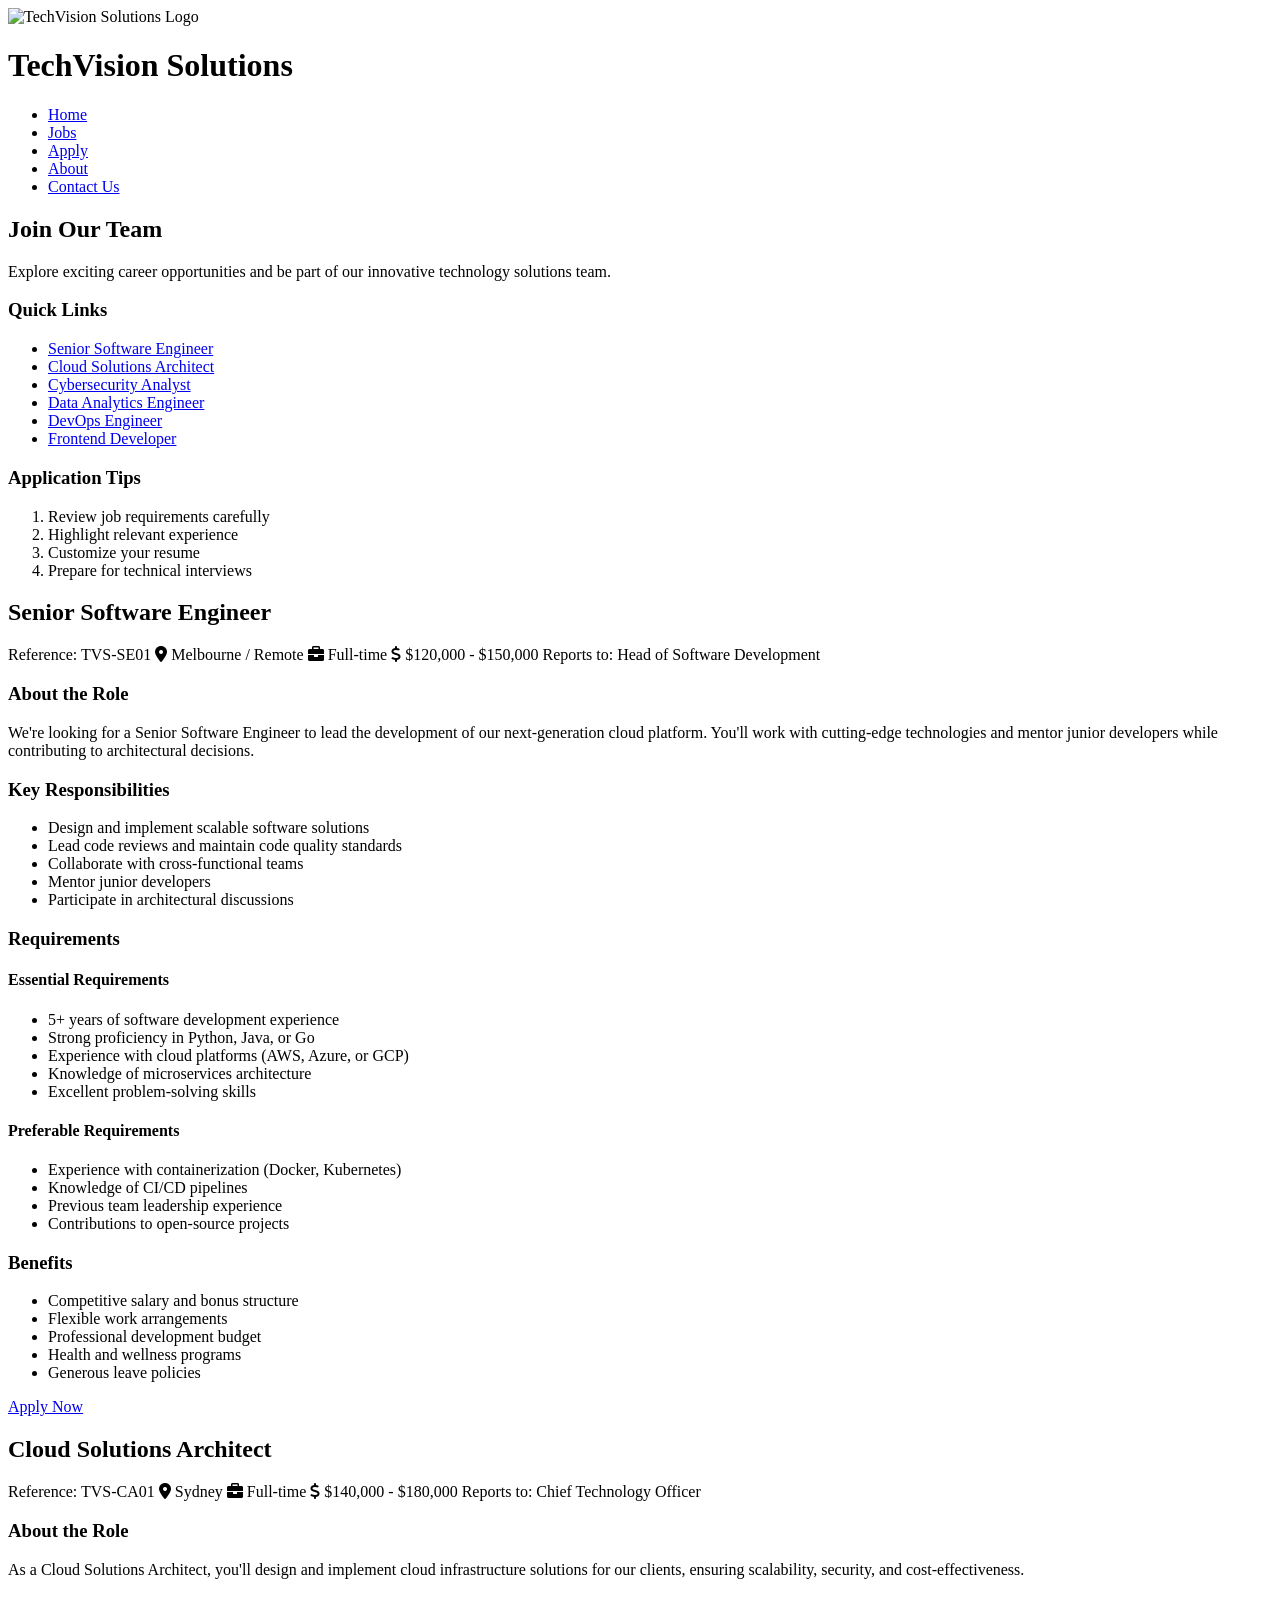
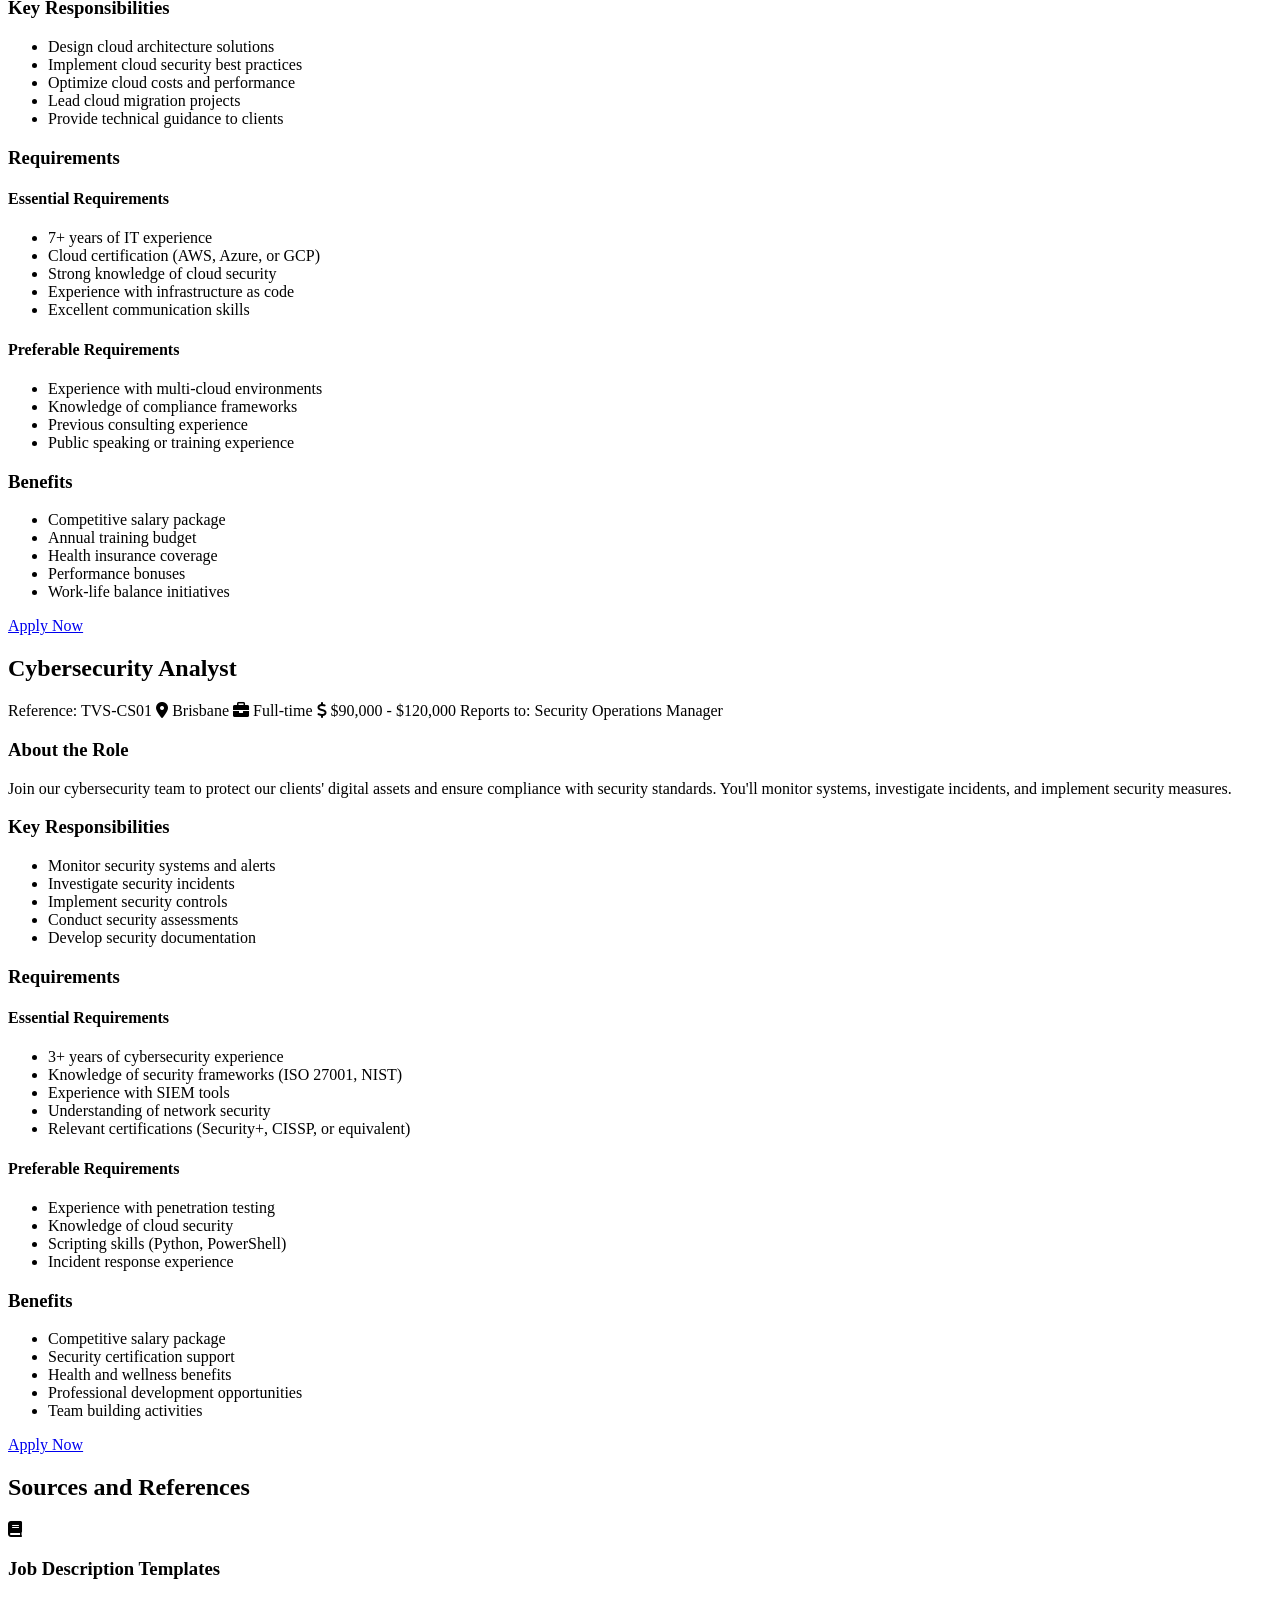
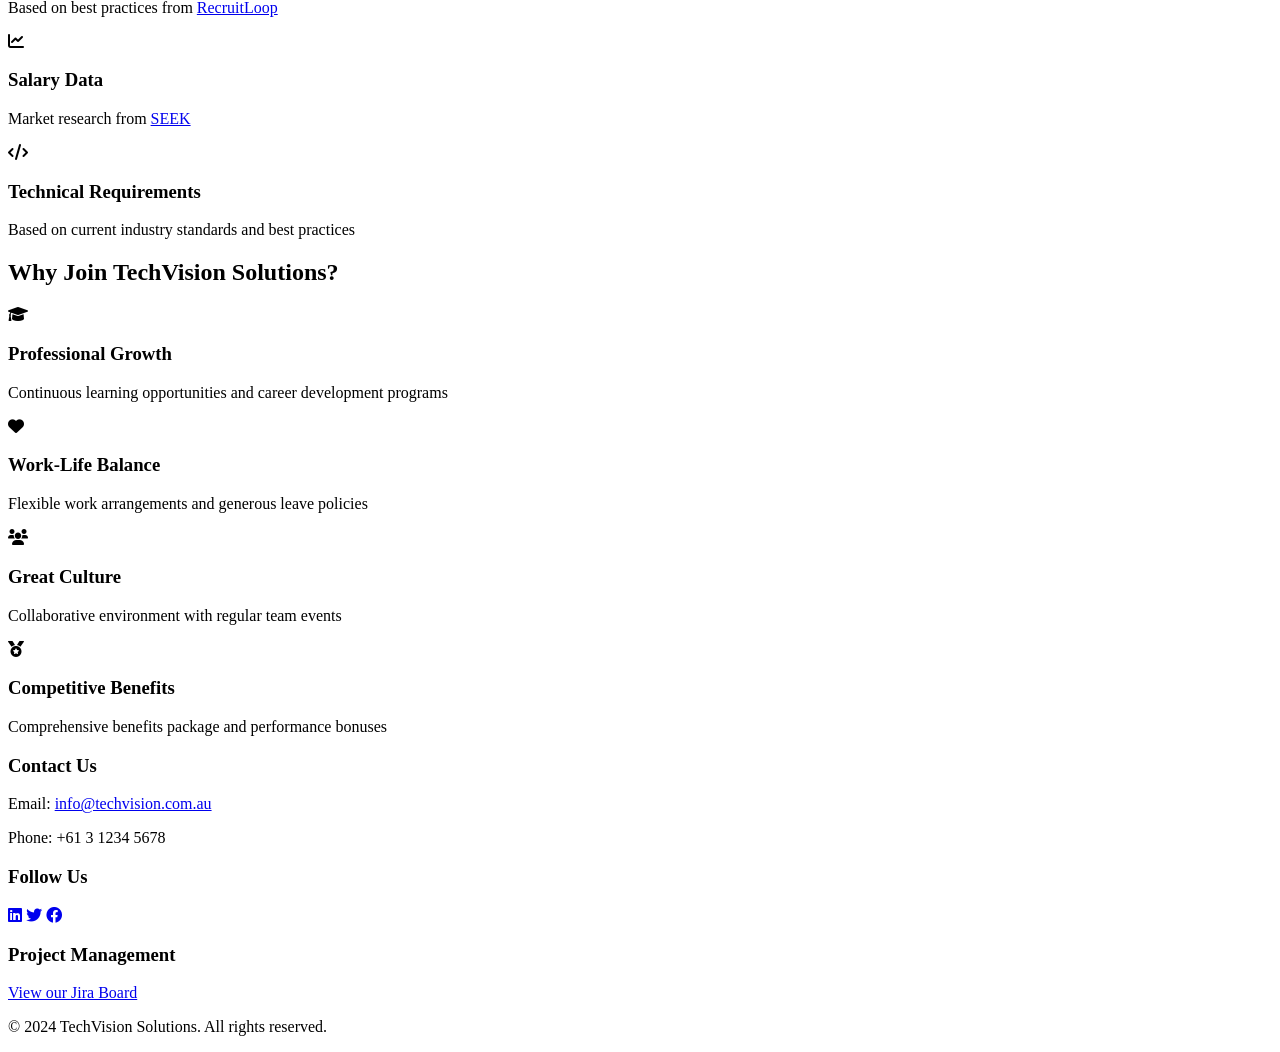
==== jobs.html @ 1d39de8e "3 Jobs added" ====
<!DOCTYPE html>
<html lang="en">
<head>
    <meta charset="UTF-8">
    <meta name="viewport" content="width=device-width, initial-scale=1.0">
    <title>Career Opportunities - TechVision Solutions</title>
    <link rel="stylesheet" href="styles/styles.css">
    <link rel="stylesheet" href="https://cdnjs.cloudflare.com/ajax/libs/font-awesome/6.0.0/css/all.min.css">
</head>
<body>
    <header class="header">
        <div class="container">
            <div class="logo-container">
                <img src="images/logo.jpeg" alt="TechVision Solutions Logo" class="logo">
                <h1>TechVision Solutions</h1>
            </div>
            <nav class="main-nav" aria-label="Main Navigation">
                <ul>
                    <li><a href="index.html" aria-label="Home Page">Home</a></li>
                    <li><a href="jobs.html" class="active" aria-label="Current Page: Jobs">Jobs</a></li>
                    <li><a href="apply.html" aria-label="Apply for Jobs">Apply</a></li>
                    <li><a href="about.html" aria-label="About Us">About</a></li>
                    <li><a href="mailto:info@techvisionsolutions.com.au" aria-label="Contact Us via Email">Contact Us</a></li>
                </ul>
            </nav>
        </div>
    </header>

    <main>
        <section class="hero">
            <div class="container">
                <h2>Join Our Team</h2>
                <p>Explore exciting career opportunities and be part of our innovative technology solutions team.</p>
            </div>
        </section>

        <section class="job-listings">
            <div class="container">
                <aside class="job-sidebar">
                    <h3>Quick Links</h3>
                    <nav aria-label="Job positions navigation">
                        <ul>
                            <li><a href="#senior-software">Senior Software Engineer</a></li>
                            <li><a href="#cloud-architect">Cloud Solutions Architect</a></li>
                            <li><a href="#cybersecurity">Cybersecurity Analyst</a></li>
                            <li><a href="#data-analytics">Data Analytics Engineer</a></li>
                            <li><a href="#devops">DevOps Engineer</a></li>
                            <li><a href="#frontend">Frontend Developer</a></li>
                        </ul>
                    </nav>
                    <div class="job-tips">
                        <h3>Application Tips</h3>
                        <ol>
                            <li>Review job requirements carefully</li>
                            <li>Highlight relevant experience</li>
                            <li>Customize your resume</li>
                            <li>Prepare for technical interviews</li>
                        </ol>
                    </div>
                </aside>

                <div class="job-listings-content">
                    <div class="job-listing" id="senior-software">
                        <div class="job-header">
                            <h2>Senior Software Engineer</h2>
                            <div class="job-meta">
                                <span class="reference">Reference: TVS-SE01</span>
                                <span class="location"><i class="fas fa-map-marker-alt" aria-hidden="true"></i> Melbourne / Remote</span>
                                <span class="type"><i class="fas fa-briefcase" aria-hidden="true"></i> Full-time</span>
                                <span class="salary"><i class="fas fa-dollar-sign" aria-hidden="true"></i> $120,000 - $150,000</span>
                                <span class="reporting">Reports to: Head of Software Development</span>
                            </div>
                        </div>
                        <div class="job-content">
                            <h3>About the Role</h3>
                            <p>We're looking for a Senior Software Engineer to lead the development of our next-generation cloud platform. You'll work with cutting-edge technologies and mentor junior developers while contributing to architectural decisions.</p>
                            
                            <h3>Key Responsibilities</h3>
                            <ul>
                                <li>Design and implement scalable software solutions</li>
                                <li>Lead code reviews and maintain code quality standards</li>
                                <li>Collaborate with cross-functional teams</li>
                                <li>Mentor junior developers</li>
                                <li>Participate in architectural discussions</li>
                            </ul>

                            <h3>Requirements</h3>
                            <div class="requirements">
                                <h4>Essential Requirements</h4>
                                <ul>
                                    <li>5+ years of software development experience</li>
                                    <li>Strong proficiency in Python, Java, or Go</li>
                                    <li>Experience with cloud platforms (AWS, Azure, or GCP)</li>
                                    <li>Knowledge of microservices architecture</li>
                                    <li>Excellent problem-solving skills</li>
                                </ul>
                                <h4>Preferable Requirements</h4>
                                <ul>
                                    <li>Experience with containerization (Docker, Kubernetes)</li>
                                    <li>Knowledge of CI/CD pipelines</li>
                                    <li>Previous team leadership experience</li>
                                    <li>Contributions to open-source projects</li>
                                </ul>
                            </div>

                            <h3>Benefits</h3>
                            <ul>
                                <li>Competitive salary and bonus structure</li>
                                <li>Flexible work arrangements</li>
                                <li>Professional development budget</li>
                                <li>Health and wellness programs</li>
                                <li>Generous leave policies</li>
                            </ul>
                        </div>
                        <div class="job-actions">
                            <a href="apply.html?position=senior-software-engineer" class="cta-button">Apply Now</a>
                        </div>
                    </div>

                    <div class="job-listing" id="cloud-architect">
                        <div class="job-header">
                            <h2>Cloud Solutions Architect</h2>
                            <div class="job-meta">
                                <span class="reference">Reference: TVS-CA01</span>
                                <span class="location"><i class="fas fa-map-marker-alt" aria-hidden="true"></i> Sydney</span>
                                <span class="type"><i class="fas fa-briefcase" aria-hidden="true"></i> Full-time</span>
                                <span class="salary"><i class="fas fa-dollar-sign" aria-hidden="true"></i> $140,000 - $180,000</span>
                                <span class="reporting">Reports to: Chief Technology Officer</span>
                            </div>
                        </div>
                        <div class="job-content">
                            <h3>About the Role</h3>
                            <p>As a Cloud Solutions Architect, you'll design and implement cloud infrastructure solutions for our clients, ensuring scalability, security, and cost-effectiveness.</p>
                            
                            <h3>Key Responsibilities</h3>
                            <ul>
                                <li>Design cloud architecture solutions</li>
                                <li>Implement cloud security best practices</li>
                                <li>Optimize cloud costs and performance</li>
                                <li>Lead cloud migration projects</li>
                                <li>Provide technical guidance to clients</li>
                            </ul>

                            <h3>Requirements</h3>
                            <div class="requirements">
                                <h4>Essential Requirements</h4>
                                <ul>
                                    <li>7+ years of IT experience</li>
                                    <li>Cloud certification (AWS, Azure, or GCP)</li>
                                    <li>Strong knowledge of cloud security</li>
                                    <li>Experience with infrastructure as code</li>
                                    <li>Excellent communication skills</li>
                                </ul>
                                <h4>Preferable Requirements</h4>
                                <ul>
                                    <li>Experience with multi-cloud environments</li>
                                    <li>Knowledge of compliance frameworks</li>
                                    <li>Previous consulting experience</li>
                                    <li>Public speaking or training experience</li>
                                </ul>
                            </div>

                            <h3>Benefits</h3>
                            <ul>
                                <li>Competitive salary package</li>
                                <li>Annual training budget</li>
                                <li>Health insurance coverage</li>
                                <li>Performance bonuses</li>
                                <li>Work-life balance initiatives</li>
                            </ul>
                        </div>
                        <div class="job-actions">
                            <a href="apply.html?position=cloud-solutions-architect" class="cta-button">Apply Now</a>
                        </div>
                    </div>

                    <div class="job-listing" id="cybersecurity">
                        <div class="job-header">
                            <h2>Cybersecurity Analyst</h2>
                            <div class="job-meta">
                                <span class="reference">Reference: TVS-CS01</span>
                                <span class="location"><i class="fas fa-map-marker-alt" aria-hidden="true"></i> Brisbane</span>
                                <span class="type"><i class="fas fa-briefcase" aria-hidden="true"></i> Full-time</span>
                                <span class="salary"><i class="fas fa-dollar-sign" aria-hidden="true"></i> $90,000 - $120,000</span>
                                <span class="reporting">Reports to: Security Operations Manager</span>
                            </div>
                        </div>
                        <div class="job-content">
                            <h3>About the Role</h3>
                            <p>Join our cybersecurity team to protect our clients' digital assets and ensure compliance with security standards. You'll monitor systems, investigate incidents, and implement security measures.</p>
                            
                            <h3>Key Responsibilities</h3>
                            <ul>
                                <li>Monitor security systems and alerts</li>
                                <li>Investigate security incidents</li>
                                <li>Implement security controls</li>
                                <li>Conduct security assessments</li>
                                <li>Develop security documentation</li>
                            </ul>

                            <h3>Requirements</h3>
                            <div class="requirements">
                                <h4>Essential Requirements</h4>
                                <ul>
                                    <li>3+ years of cybersecurity experience</li>
                                    <li>Knowledge of security frameworks (ISO 27001, NIST)</li>
                                    <li>Experience with SIEM tools</li>
                                    <li>Understanding of network security</li>
                                    <li>Relevant certifications (Security+, CISSP, or equivalent)</li>
                                </ul>
                                <h4>Preferable Requirements</h4>
                                <ul>
                                    <li>Experience with penetration testing</li>
                                    <li>Knowledge of cloud security</li>
                                    <li>Scripting skills (Python, PowerShell)</li>
                                    <li>Incident response experience</li>
                                </ul>
                            </div>

                            <h3>Benefits</h3>
                            <ul>
                                <li>Competitive salary package</li>
                                <li>Security certification support</li>
                                <li>Health and wellness benefits</li>
                                <li>Professional development opportunities</li>
                                <li>Team building activities</li>
                            </ul>
                        </div>
                        <div class="job-actions">
                            <a href="apply.html?position=cybersecurity-analyst" class="cta-button">Apply Now</a>
                        </div>
                    </div>

                </div>
            </div>
        </section>

        <!-- Source References -->
        <section class="source-references">
            <div class="container">
                <h2>Sources and References</h2>
                <div class="references-content">
                    <div class="reference-card">
                        <i class="fas fa-book"></i>
                        <h3>Job Description Templates</h3>
                        <p>Based on best practices from <a href="http://recruitloop.com/blog/how-to-write-a-job-description/" target="_blank">RecruitLoop</a></p>
                    </div>
                    <div class="reference-card">
                        <i class="fas fa-chart-line"></i>
                        <h3>Salary Data</h3>
                        <p>Market research from <a href="https://www.seek.com.au" target="_blank">SEEK</a></p>
                    </div>
                    <div class="reference-card">
                        <i class="fas fa-code"></i>
                        <h3>Technical Requirements</h3>
                        <p>Based on current industry standards and best practices</p>
                    </div>
                </div>
            </div>
        </section>

        <section class="benefits">
            <div class="container">
                <h2>Why Join TechVision Solutions?</h2>
                <div class="benefits-grid">
                    <div class="benefit-card">
                        <i class="fas fa-graduation-cap"></i>
                        <h3>Professional Growth</h3>
                        <p>Continuous learning opportunities and career development programs</p>
                    </div>
                    <div class="benefit-card">
                        <i class="fas fa-heart"></i>
                        <h3>Work-Life Balance</h3>
                        <p>Flexible work arrangements and generous leave policies</p>
                    </div>
                    <div class="benefit-card">
                        <i class="fas fa-users"></i>
                        <h3>Great Culture</h3>
                        <p>Collaborative environment with regular team events</p>
                    </div>
                    <div class="benefit-card">
                        <i class="fas fa-medal"></i>
                        <h3>Competitive Benefits</h3>
                        <p>Comprehensive benefits package and performance bonuses</p>
                    </div>
                </div>
            </div>
        </section>
    </main>

    <footer class="footer">
        <div class="container">
            <div class="footer-content">
                <div class="footer-section">
                    <h3>Contact Us</h3>
                    <p>Email: <a href="mailto:info@techvision.com.au">info@techvision.com.au</a></p>
                    <p>Phone: +61 3 1234 5678</p>
                </div>
                <div class="footer-section">
                    <h3>Follow Us</h3>
                    <div class="social-links">
                        <a href="#" aria-label="LinkedIn"><i class="fab fa-linkedin"></i></a>
                        <a href="#" aria-label="Twitter"><i class="fab fa-twitter"></i></a>
                        <a href="#" aria-label="Facebook"><i class="fab fa-facebook"></i></a>
                    </div>
                </div>
                <div class="footer-section">
                    <h3>Project Management</h3>
                    <p><a href="https://techvision-solutions.atlassian.net/jira/software/projects/TS/boards/1" target="_blank">View our Jira Board</a></p>
                </div>
            </div>
            <div class="footer-bottom">
                <p>&copy; 2024 TechVision Solutions. All rights reserved.</p>
            </div>
        </div>
    </footer>
</body>
</html>
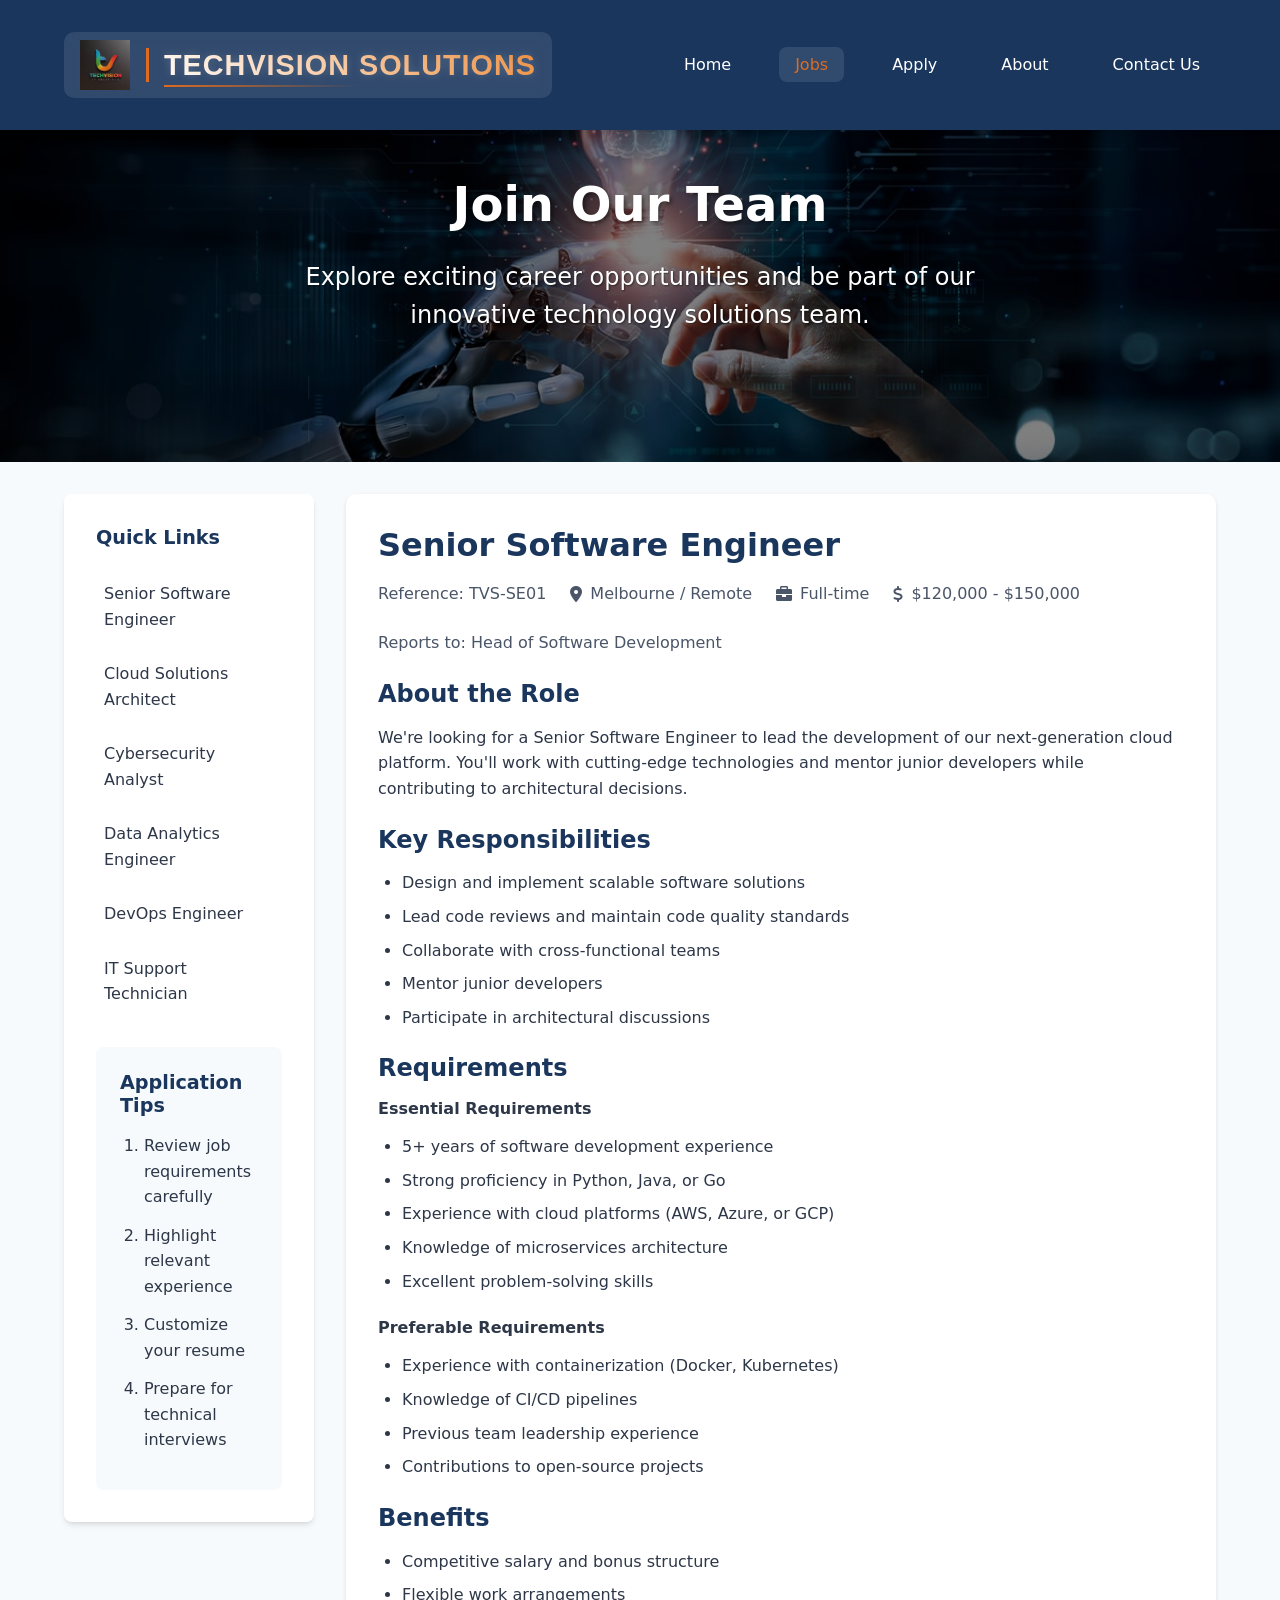
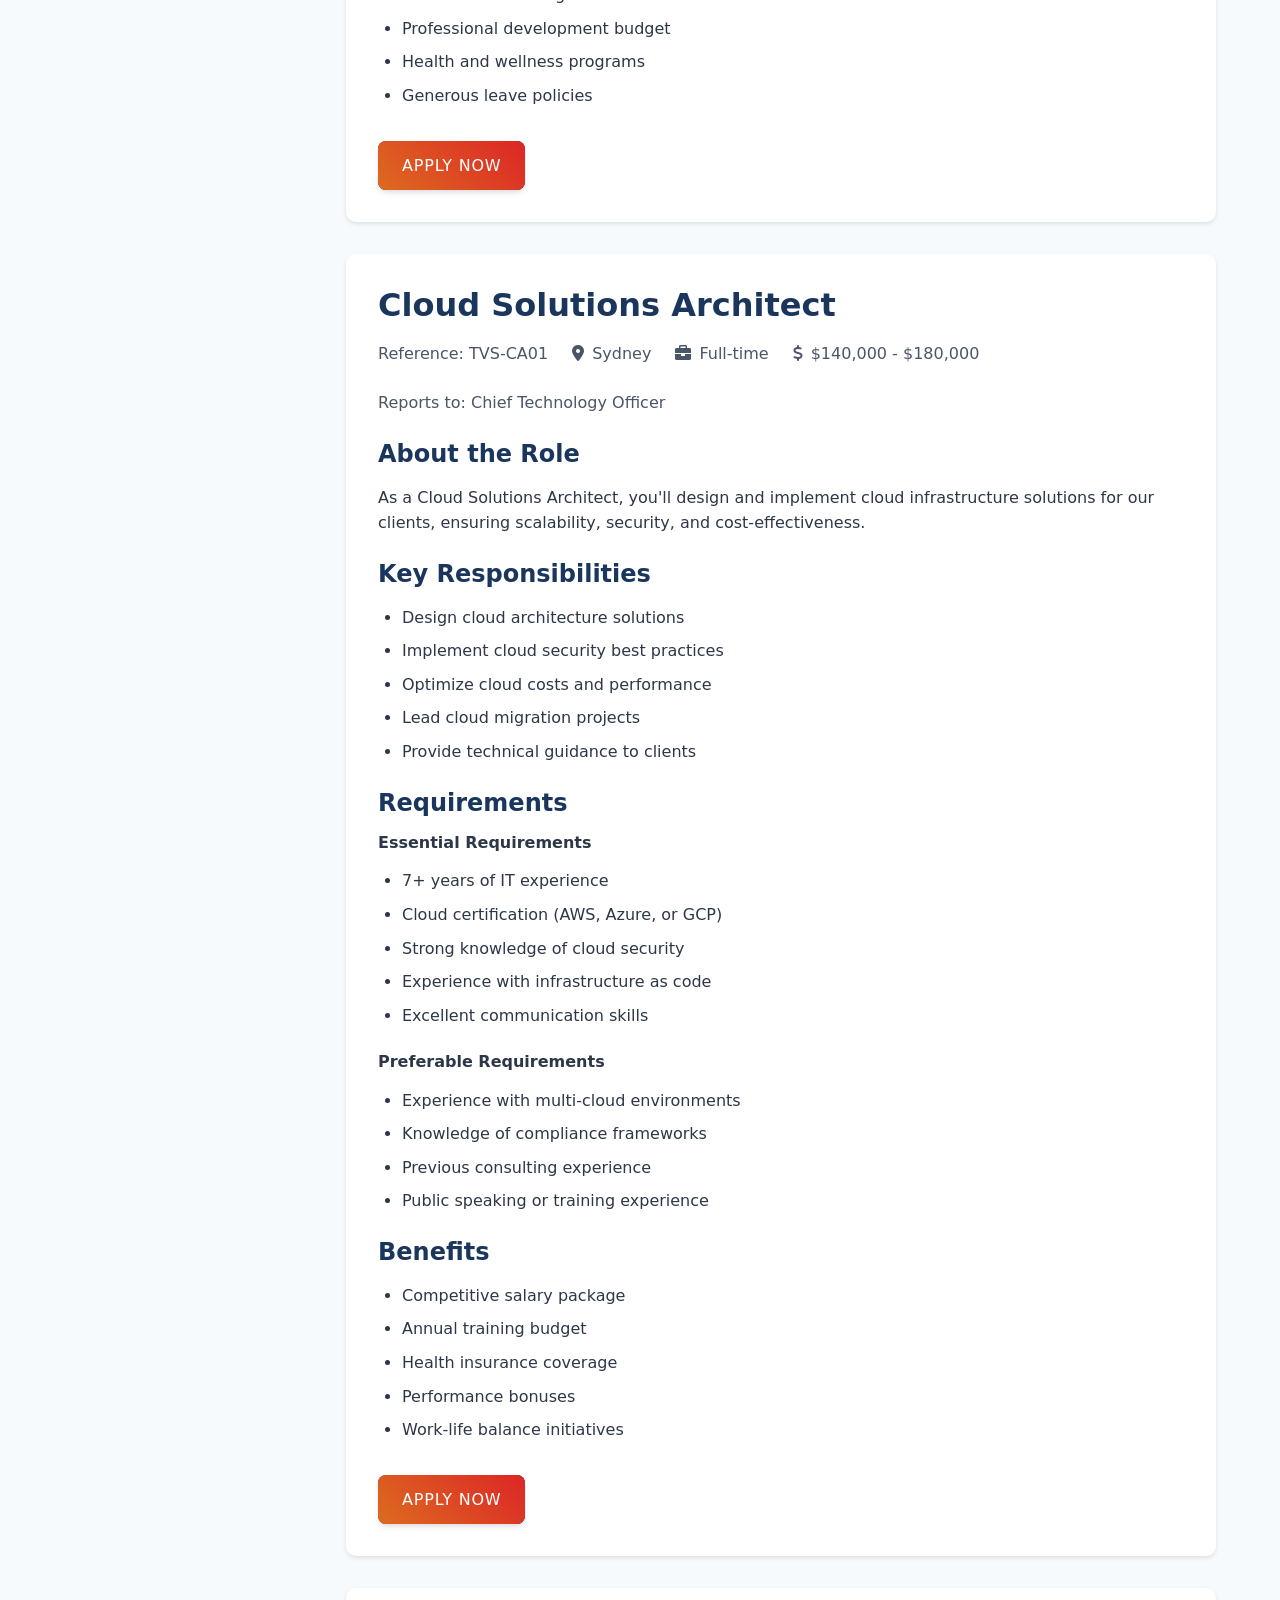
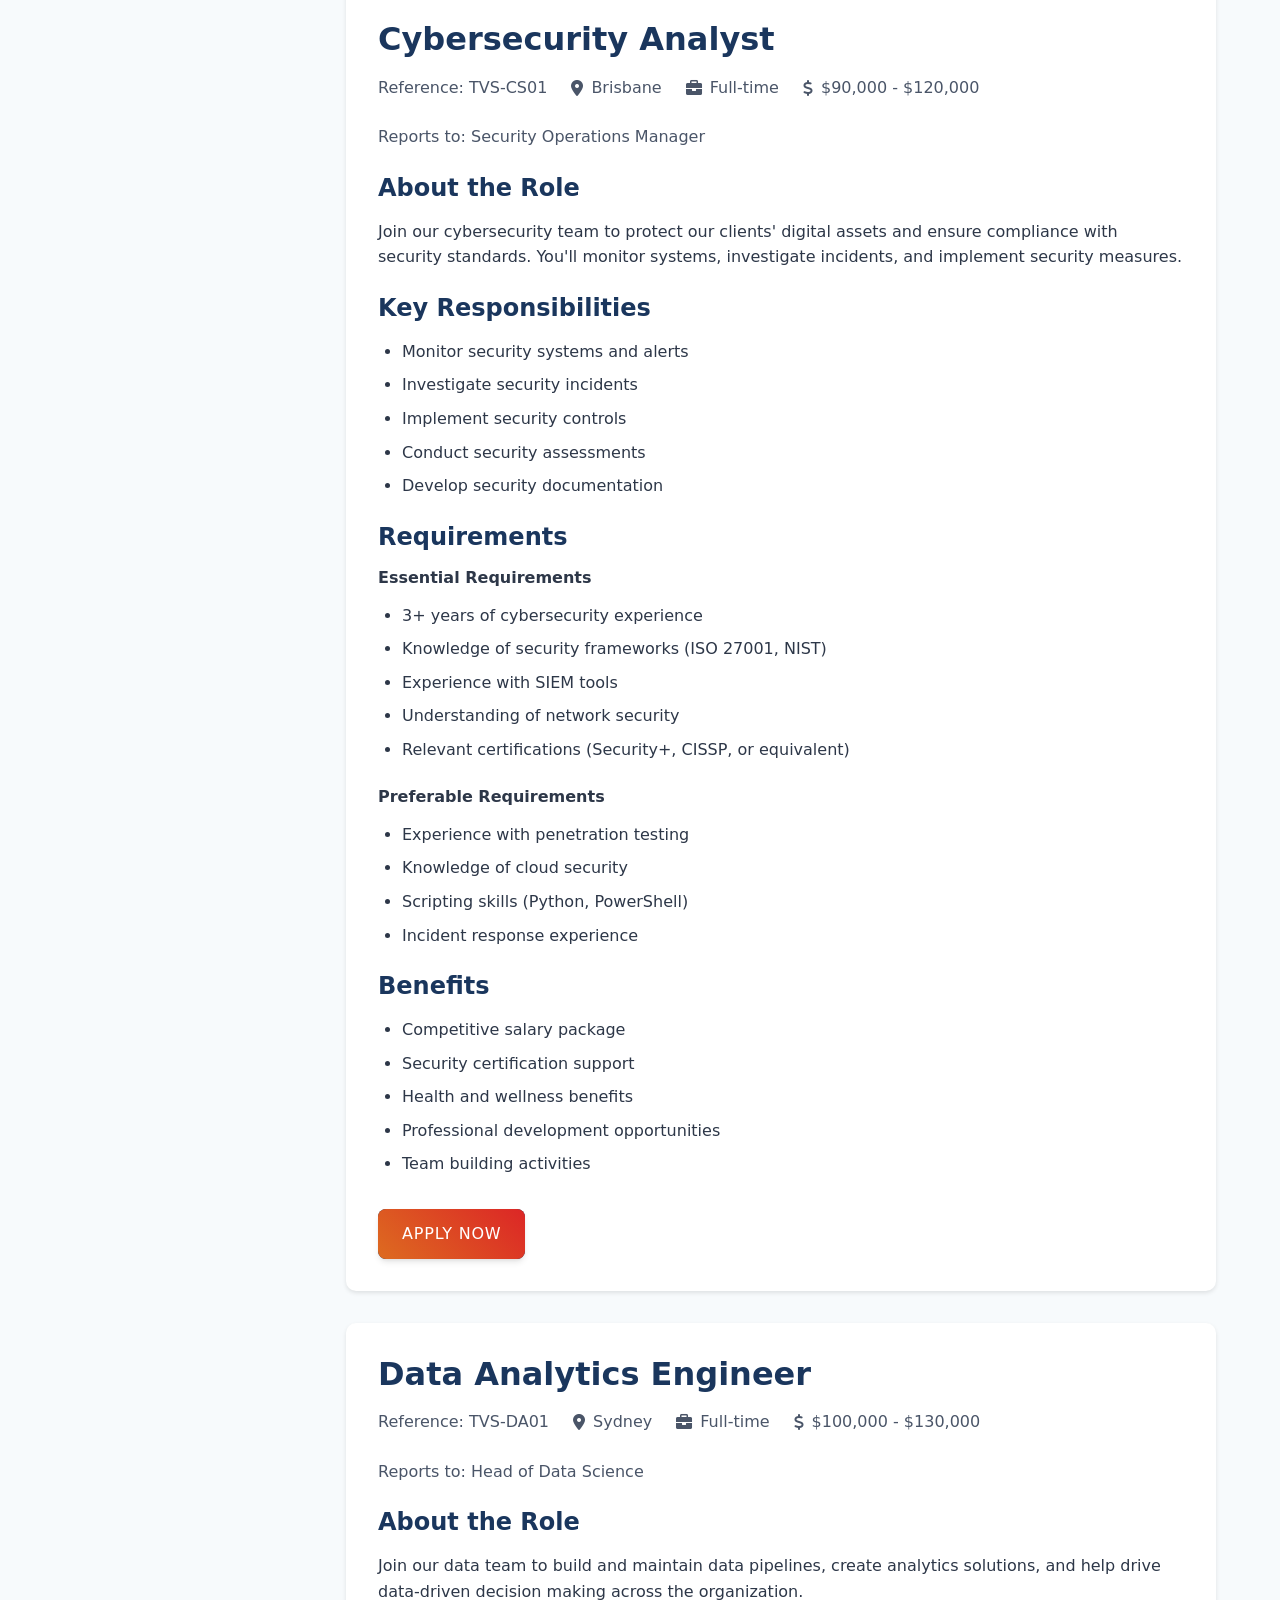
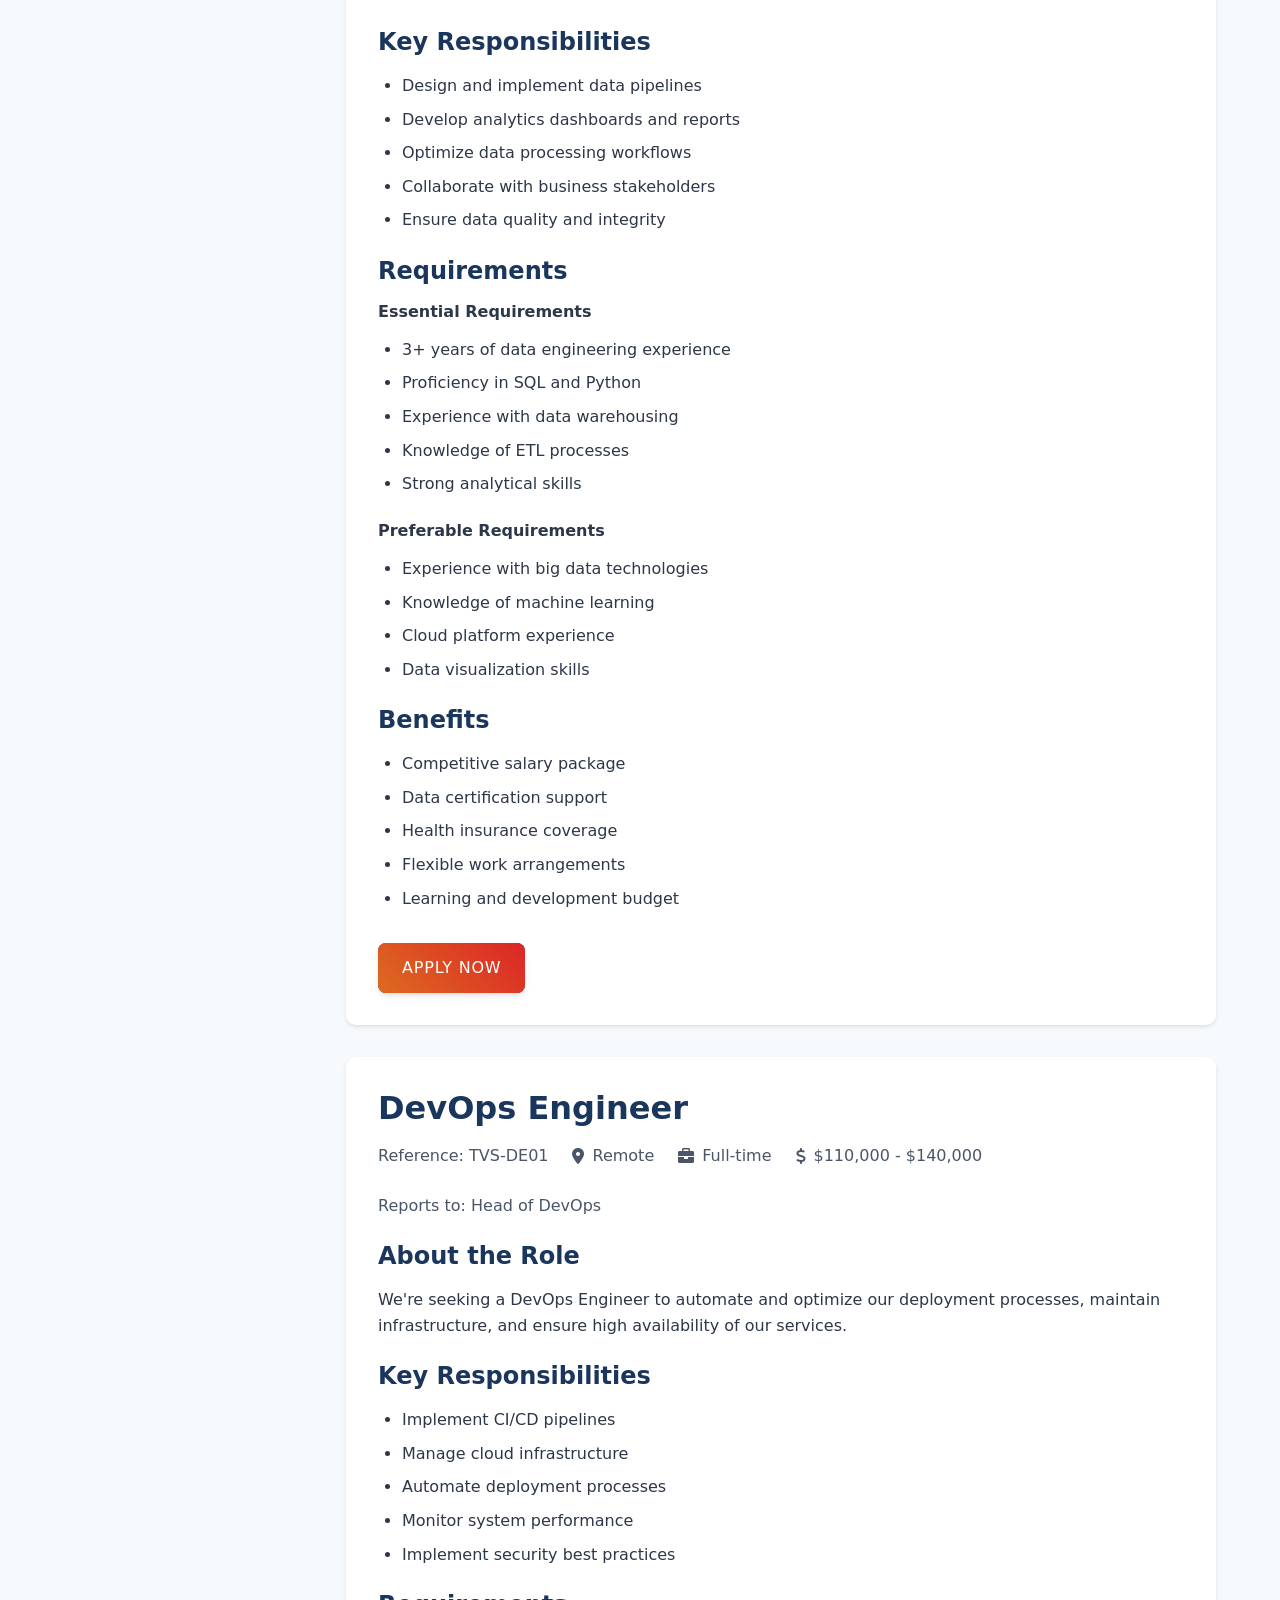
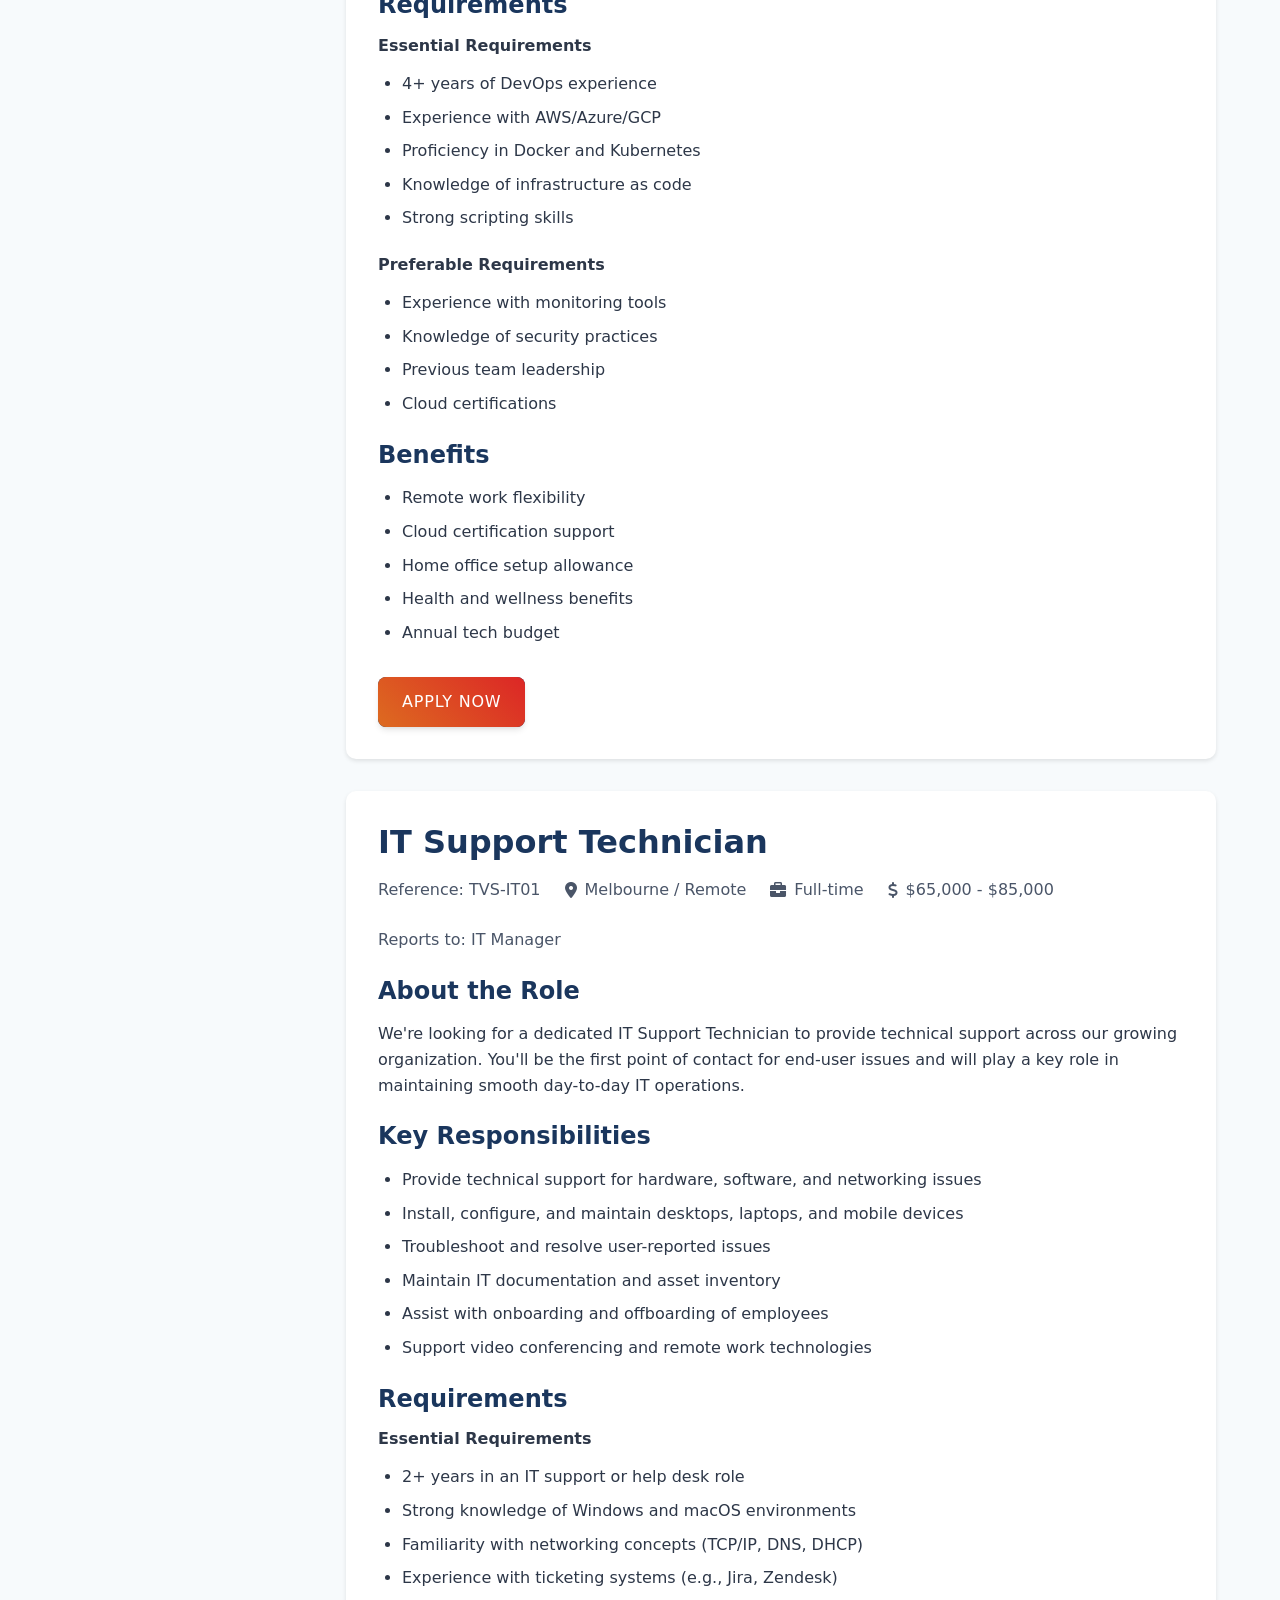
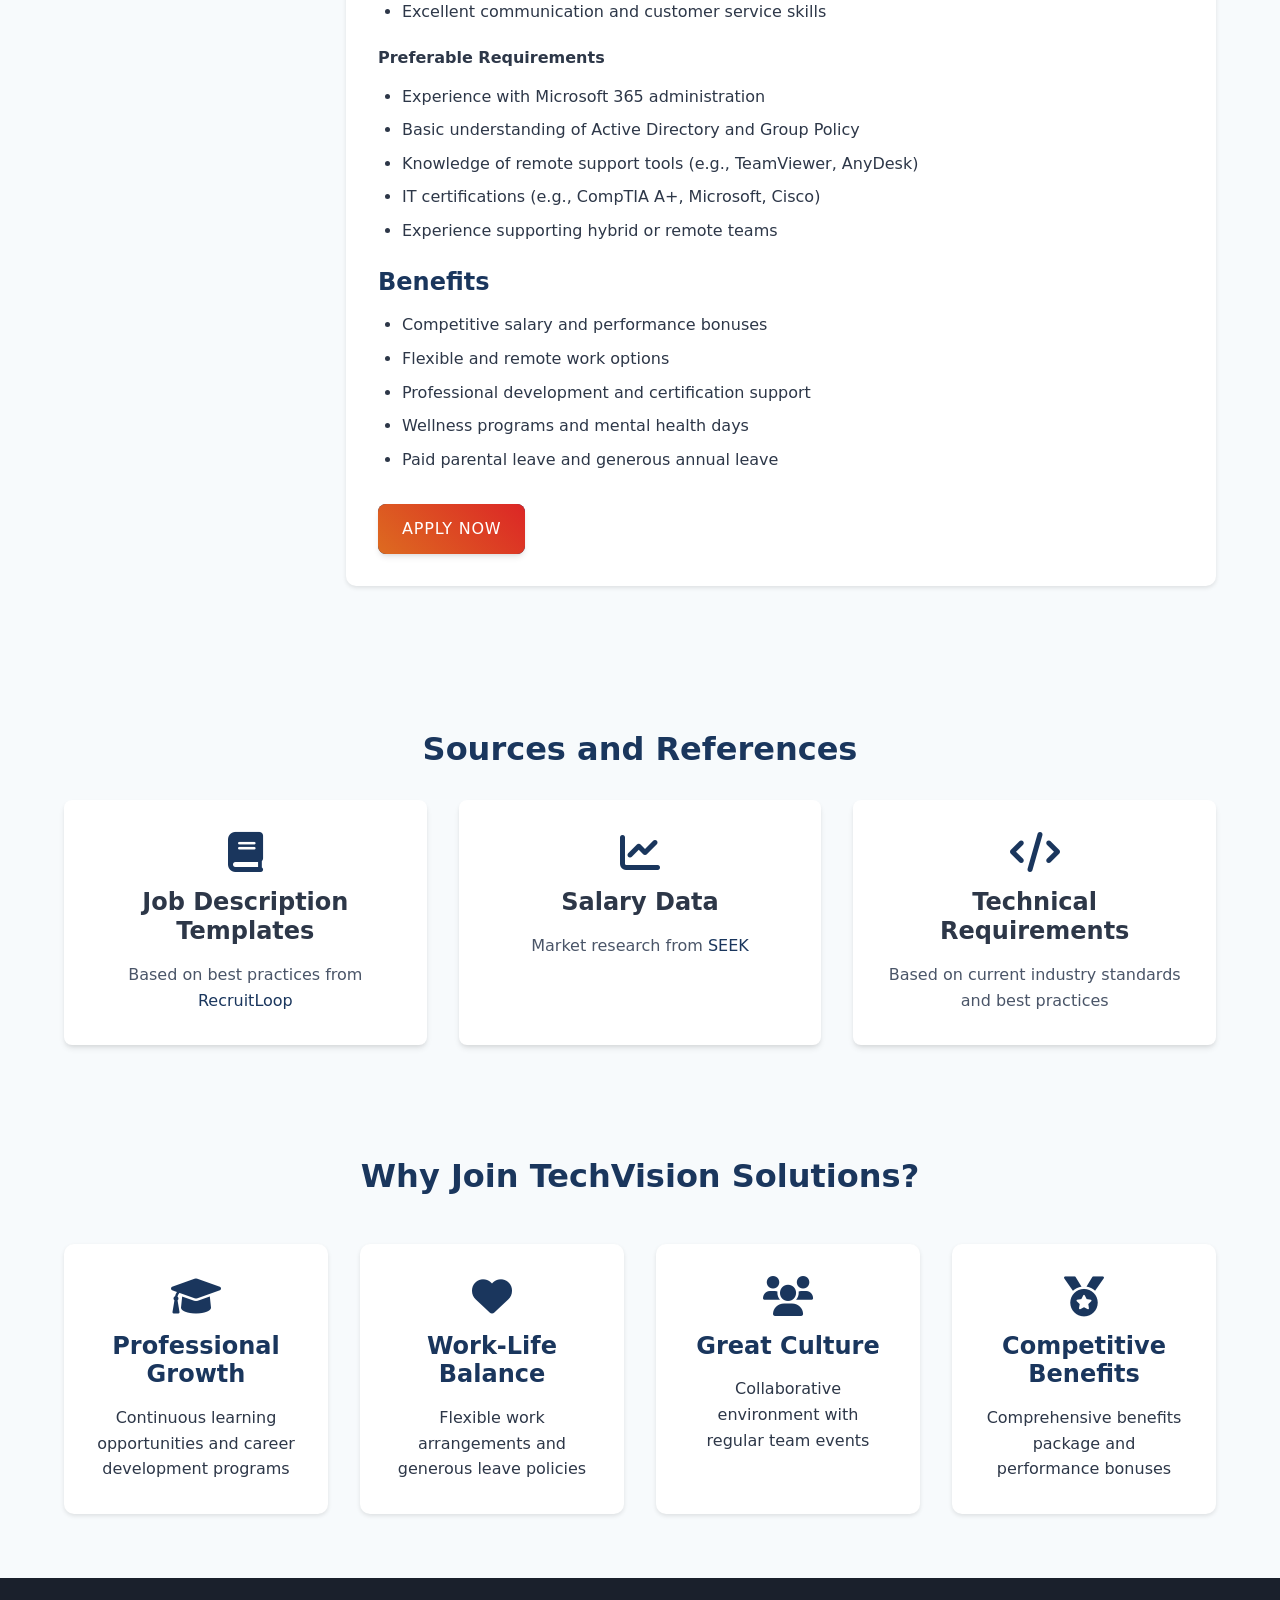
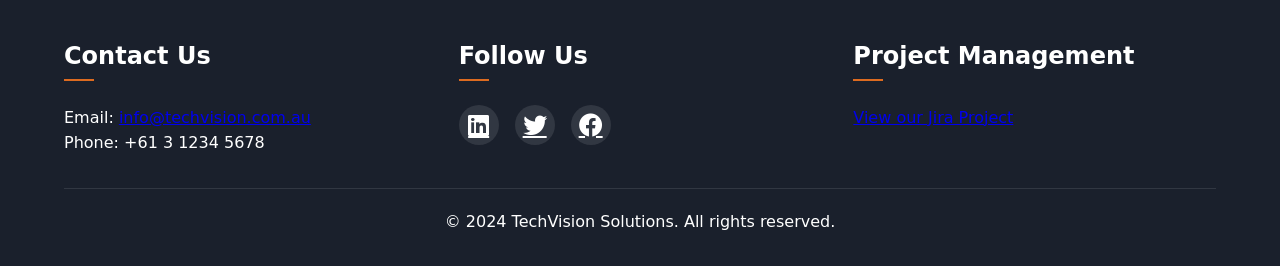
==== commit b096e210: "apply page done" ====
--- a/jobs.html
+++ b/jobs.html
@@ -45,7 +45,7 @@
                             <li><a href="#cybersecurity">Cybersecurity Analyst</a></li>
                             <li><a href="#data-analytics">Data Analytics Engineer</a></li>
                             <li><a href="#devops">DevOps Engineer</a></li>
-                            <li><a href="#frontend">Frontend Developer</a></li>
+                            <li><a href="#it-support">IT Support Technician</a></li>
                         </ul>
                     </nav>
                     <div class="job-tips">
@@ -231,6 +231,178 @@
                         </div>
                     </div>
 
+                    <div class="job-listing" id="data-analytics">
+                        <div class="job-header">
+                            <h2>Data Analytics Engineer</h2>
+                            <div class="job-meta">
+                                <span class="reference">Reference: TVS-DA01</span>
+                                <span class="location"><i class="fas fa-map-marker-alt" aria-hidden="true"></i> Sydney</span>
+                                <span class="type"><i class="fas fa-briefcase" aria-hidden="true"></i> Full-time</span>
+                                <span class="salary"><i class="fas fa-dollar-sign" aria-hidden="true"></i> $100,000 - $130,000</span>
+                                <span class="reporting">Reports to: Head of Data Science</span>
+                            </div>
+                        </div>
+                        <div class="job-content">
+                            <h3>About the Role</h3>
+                            <p>Join our data team to build and maintain data pipelines, create analytics solutions, and help drive data-driven decision making across the organization.</p>
+                            
+                            <h3>Key Responsibilities</h3>
+                            <ul>
+                                <li>Design and implement data pipelines</li>
+                                <li>Develop analytics dashboards and reports</li>
+                                <li>Optimize data processing workflows</li>
+                                <li>Collaborate with business stakeholders</li>
+                                <li>Ensure data quality and integrity</li>
+                            </ul>
+
+                            <h3>Requirements</h3>
+                            <div class="requirements">
+                                <h4>Essential Requirements</h4>
+                                <ul>
+                                    <li>3+ years of data engineering experience</li>
+                                    <li>Proficiency in SQL and Python</li>
+                                    <li>Experience with data warehousing</li>
+                                    <li>Knowledge of ETL processes</li>
+                                    <li>Strong analytical skills</li>
+                                </ul>
+                                <h4>Preferable Requirements</h4>
+                                <ul>
+                                    <li>Experience with big data technologies</li>
+                                    <li>Knowledge of machine learning</li>
+                                    <li>Cloud platform experience</li>
+                                    <li>Data visualization skills</li>
+                                </ul>
+                            </div>
+
+                            <h3>Benefits</h3>
+                            <ul>
+                                <li>Competitive salary package</li>
+                                <li>Data certification support</li>
+                                <li>Health insurance coverage</li>
+                                <li>Flexible work arrangements</li>
+                                <li>Learning and development budget</li>
+                            </ul>
+                        </div>
+                        <div class="job-actions">
+                            <a href="apply.html?position=data-analytics-engineer" class="cta-button">Apply Now</a>
+                        </div>
+                    </div>
+
+                    <div class="job-listing" id="devops">
+                        <div class="job-header">
+                            <h2>DevOps Engineer</h2>
+                            <div class="job-meta">
+                                <span class="reference">Reference: TVS-DE01</span>
+                                <span class="location"><i class="fas fa-map-marker-alt" aria-hidden="true"></i> Remote</span>
+                                <span class="type"><i class="fas fa-briefcase" aria-hidden="true"></i> Full-time</span>
+                                <span class="salary"><i class="fas fa-dollar-sign" aria-hidden="true"></i> $110,000 - $140,000</span>
+                                <span class="reporting">Reports to: Head of DevOps</span>
+                            </div>
+                        </div>
+                        <div class="job-content">
+                            <h3>About the Role</h3>
+                            <p>We're seeking a DevOps Engineer to automate and optimize our deployment processes, maintain infrastructure, and ensure high availability of our services.</p>
+                            
+                            <h3>Key Responsibilities</h3>
+                            <ul>
+                                <li>Implement CI/CD pipelines</li>
+                                <li>Manage cloud infrastructure</li>
+                                <li>Automate deployment processes</li>
+                                <li>Monitor system performance</li>
+                                <li>Implement security best practices</li>
+                            </ul>
+
+                            <h3>Requirements</h3>
+                            <div class="requirements">
+                                <h4>Essential Requirements</h4>
+                                <ul>
+                                    <li>4+ years of DevOps experience</li>
+                                    <li>Experience with AWS/Azure/GCP</li>
+                                    <li>Proficiency in Docker and Kubernetes</li>
+                                    <li>Knowledge of infrastructure as code</li>
+                                    <li>Strong scripting skills</li>
+                                </ul>
+                                <h4>Preferable Requirements</h4>
+                                <ul>
+                                    <li>Experience with monitoring tools</li>
+                                    <li>Knowledge of security practices</li>
+                                    <li>Previous team leadership</li>
+                                    <li>Cloud certifications</li>
+                                </ul>
+                            </div>
+
+                            <h3>Benefits</h3>
+                            <ul>
+                                <li>Remote work flexibility</li>
+                                <li>Cloud certification support</li>
+                                <li>Home office setup allowance</li>
+                                <li>Health and wellness benefits</li>
+                                <li>Annual tech budget</li>
+                            </ul>
+                        </div>
+                        <div class="job-actions">
+                            <a href="apply.html?position=devops-engineer" class="cta-button">Apply Now</a>
+                        </div>
+                    </div>
+       
+                    <div class="job-listing" id="it-support">
+                        <div class="job-header">
+                            <h2>IT Support Technician</h2>
+                            <div class="job-meta">
+                                <span class="reference">Reference: TVS-IT01</span>
+                                <span class="location"><i class="fas fa-map-marker-alt" aria-hidden="true"></i> Melbourne / Remote</span>
+                                <span class="type"><i class="fas fa-briefcase" aria-hidden="true"></i> Full-time</span>
+                                <span class="salary"><i class="fas fa-dollar-sign" aria-hidden="true"></i> $65,000 - $85,000</span>
+                                <span class="reporting">Reports to: IT Manager</span>
+                            </div>
+                        </div>
+                        <div class="job-content">
+                            <h3>About the Role</h3>
+                            <p>We're looking for a dedicated IT Support Technician to provide technical support across our growing organization. You'll be the first point of contact for end-user issues and will play a key role in maintaining smooth day-to-day IT operations.</p>
+
+                            <h3>Key Responsibilities</h3>
+                            <ul>
+                                <li>Provide technical support for hardware, software, and networking issues</li>
+                                <li>Install, configure, and maintain desktops, laptops, and mobile devices</li>
+                                <li>Troubleshoot and resolve user-reported issues</li>
+                                <li>Maintain IT documentation and asset inventory</li>
+                                <li>Assist with onboarding and offboarding of employees</li>
+                                <li>Support video conferencing and remote work technologies</li>
+                            </ul>
+
+                            <h3>Requirements</h3>
+                            <div class="requirements">
+                                <h4>Essential Requirements</h4>
+                                <ul>
+                                    <li>2+ years in an IT support or help desk role</li>
+                                    <li>Strong knowledge of Windows and macOS environments</li>
+                                    <li>Familiarity with networking concepts (TCP/IP, DNS, DHCP)</li>
+                                    <li>Experience with ticketing systems (e.g., Jira, Zendesk)</li>
+                                    <li>Excellent communication and customer service skills</li>
+                                </ul>
+                                <h4>Preferable Requirements</h4>
+                                <ul>
+                                    <li>Experience with Microsoft 365 administration</li>
+                                    <li>Basic understanding of Active Directory and Group Policy</li>
+                                    <li>Knowledge of remote support tools (e.g., TeamViewer, AnyDesk)</li>
+                                    <li>IT certifications (e.g., CompTIA A+, Microsoft, Cisco)</li>
+                                    <li>Experience supporting hybrid or remote teams</li>
+                                </ul>
+                            </div>
+
+                            <h3>Benefits</h3>
+                            <ul>
+                                <li>Competitive salary and performance bonuses</li>
+                                <li>Flexible and remote work options</li>
+                                <li>Professional development and certification support</li>
+                                <li>Wellness programs and mental health days</li>
+                                <li>Paid parental leave and generous annual leave</li>
+                            </ul>
+                        </div>
+                        <div class="job-actions">
+                            <a href="apply.html?position=it-support-technician" class="cta-button">Apply Now</a>
+                        </div>
+                    </div>
                 </div>
             </div>
         </section>
@@ -306,7 +478,7 @@
                 </div>
                 <div class="footer-section">
                     <h3>Project Management</h3>
-                    <p><a href="https://techvision-solutions.atlassian.net/jira/software/projects/TS/boards/1" target="_blank">View our Jira Board</a></p>
+                    <p><a href="https://techvision-solutions.atlassian.net/jira/software/projects/TS/boards/1" target="_blank">View our Jira Project</a></p>
                 </div>
             </div>
             <div class="footer-bottom">
--- a/styles/styles.css
+++ b/styles/styles.css
@@ -0,0 +1,1967 @@
+/* Modern Color Scheme and Variables */
+:root {
+    /* Primary Colors - Blue for trust and professionalism */
+    --primary-color: #1a365d; /* Deep navy blue */
+    --primary-light: #2c5282; /* Lighter navy */
+    --primary-dark: #0f2b4d; /* Darker navy */
+    
+    /* Secondary Colors - Green for growth and stability */
+    --secondary-color: #2f855a; /* Forest green */
+    --secondary-light: #38a169; /* Lighter green */
+    --secondary-dark: #276749; /* Darker green */
+    
+    /* Accent Colors - Orange for CTAs */
+    --accent-color: #dd6b20; /* Warm orange */
+    --accent-light: #ed8936; /* Lighter orange */
+    --accent-dark: #c05621; /* Darker orange */
+    
+    /* Neutral Colors */
+    --text-color: #2d3748; /* Dark gray for text */
+    --text-light: #4a5568; /* Lighter gray for secondary text */
+    --light-bg: #f7fafc; /* Very light gray for backgrounds */
+    --white: #ffffff;
+    --dark-bg: #1a202c; /* Dark gray for dark backgrounds */
+    
+    /* Status Colors */
+    --success-color: #38a169; /* Green for success */
+    --warning-color: #dd6b20; /* Orange for warnings */
+    --error-color: #e53e3e; /* Red for errors */
+    
+    /* Shadows and Effects */
+    --shadow-sm: 0 1px 2px 0 rgba(0, 0, 0, 0.05);
+    --shadow: 0 4px 6px -1px rgba(0, 0, 0, 0.1), 0 2px 4px -1px rgba(0, 0, 0, 0.06);
+    --shadow-lg: 0 10px 15px -3px rgba(0, 0, 0, 0.1), 0 4px 6px -2px rgba(0, 0, 0, 0.05);
+    --transition: all 0.3s cubic-bezier(0.4, 0, 0.2, 1);
+    --border-radius: 0.5rem;
+}
+
+/* Base Styles */
+* {
+    margin: 0;
+    padding: 0;
+    box-sizing: border-box;
+}
+
+body {
+    font-family: 'Inter', 'Segoe UI', system-ui, -apple-system, sans-serif;
+    line-height: 1.6;
+    color: var(--text-color);
+    background-color: var(--light-bg);
+}
+
+.container {
+    max-width: 1200px;
+    margin: 0 auto;
+    padding: 0 1.5rem;
+}
+
+/* Typography */
+h1, h2, h3, h4, h5, h6 {
+    font-weight: 600;
+    line-height: 1.2;
+    margin-bottom: 1rem;
+}
+
+h1 { font-size: 2.5rem; }
+h2 { font-size: 2rem; }
+h3 { font-size: 1.5rem; }
+
+/* Header Styles */
+.header {
+    background-color: var(--primary-color);
+    padding: 1rem 0;
+    position: fixed;
+    width: 100%;
+    top: 0;
+    z-index: 1000;
+    box-shadow: 0 2px 5px rgba(0, 0, 0, 0.1);
+}
+
+.header .container {
+    display: flex;
+    justify-content: space-between;
+    align-items: center;
+    padding: 1rem 1.5rem;
+}
+
+.logo-container {
+    display: flex;
+    align-items: center;
+    gap: 1rem;
+    position: relative;
+    padding: 0.5rem 1rem;
+    background: rgba(255, 255, 255, 0.1);
+    border-radius: 10px;
+    backdrop-filter: blur(5px);
+    transition: all 0.3s ease;
+}
+
+.logo-container:hover {
+    background: rgba(255, 255, 255, 0.15);
+    transform: translateY(-2px);
+}
+
+.logo {
+    height: 50px;
+    width: auto;
+    transition: transform 0.3s ease;
+}
+
+.logo:hover {
+    transform: rotate(5deg);
+}
+
+.logo-container h1 {
+    font-family: 'Montserrat', sans-serif;
+    margin: 0;
+    color: var(--white);
+    font-size: 1.8rem;
+    font-weight: 700;
+    text-transform: uppercase;
+    letter-spacing: 1px;
+    position: relative;
+    padding-left: 15px;
+    border-left: 3px solid var(--accent-color);
+    line-height: 1.2;
+    background: linear-gradient(45deg, var(--white), var(--accent-light));
+    -webkit-background-clip: text;
+    background-clip: text;
+    -webkit-text-fill-color: transparent;
+    text-shadow: 0 0 10px rgba(255, 255, 255, 0.2);
+}
+
+.logo-container h1::after {
+    content: '';
+    position: absolute;
+    bottom: -5px;
+    left: 15px;
+    width: 50%;
+    height: 2px;
+    background: linear-gradient(to right, var(--accent-color), transparent);
+    transition: width 0.3s ease;
+}
+
+.logo-container:hover h1::after {
+    width: 80%;
+}
+
+.main-nav ul {
+    display: flex;
+    list-style: none;
+    gap: 2rem;
+}
+
+.main-nav a {
+    text-decoration: none;
+    color: var(--white);
+    font-weight: 500;
+    padding: 0.5rem 1rem;
+    border-radius: var(--border-radius);
+    transition: var(--transition);
+}
+
+.main-nav a:hover,
+.main-nav a.active {
+    color: var(--accent-color);
+    background-color: rgba(255, 255, 255, 0.1);
+}
+
+/* Hero Section */
+.hero {
+    background-image: url('../images/hero-bg.jpg');
+    background-size: cover;
+    background-position: center;
+    background-repeat: no-repeat;
+    color: var(--white);
+    text-align: center;
+    padding: 6rem 0;
+    position: relative;
+    margin-top: 80px; /* Account for fixed header */
+}
+
+.hero::before {
+    content: '';
+    position: absolute;
+    top: 0;
+    left: 0;
+    right: 0;
+    bottom: 0;
+    background: rgba(0, 0, 0, 0.5);
+    z-index: 1;
+}
+
+.hero .container {
+    position: relative;
+    z-index: 2;
+}
+
+.hero h2 {
+    font-size: 3rem;
+    margin-bottom: 1.5rem;
+    text-shadow: 2px 2px 4px rgba(0, 0, 0, 0.5);
+}
+
+.hero p {
+    font-size: 1.5rem;
+    max-width: 800px;
+    margin: 0 auto 2rem;
+    text-shadow: 1px 1px 2px rgba(0, 0, 0, 0.5);
+}
+
+.cta-button {
+    display: inline-block;
+    padding: 1rem 2rem;
+    background-color: var(--accent-color);
+    color: var(--white);
+    text-decoration: none;
+    border-radius: var(--border-radius);
+    transition: var(--transition);
+    font-weight: 600;
+    text-transform: uppercase;
+    letter-spacing: 0.05em;
+    box-shadow: var(--shadow);
+    border: none;
+    cursor: pointer;
+    position: relative;
+    overflow: hidden;
+    z-index: 1;
+}
+
+.cta-button::before {
+    content: '';
+    position: absolute;
+    top: 0;
+    left: 0;
+    width: 100%;
+    height: 100%;
+    background: linear-gradient(45deg, var(--accent-color), #dc2626);
+    z-index: -1;
+    transition: var(--transition);
+}
+
+.cta-button:hover {
+    transform: translateY(-2px);
+    box-shadow: var(--shadow-lg);
+}
+
+.cta-button:hover::before {
+    opacity: 0.9;
+}
+
+.cta-button:active {
+    transform: translateY(0);
+}
+
+.cta-button:focus {
+    outline: none;
+    box-shadow: 0 0 0 3px rgba(244, 63, 94, 0.3);
+}
+
+/* Services Section */
+.services {
+    padding: 4rem 0;
+    background-color: var(--light-bg);
+}
+
+.services h2 {
+    text-align: center;
+    margin-bottom: 3rem;
+    color: var(--primary-color);
+}
+
+.services-grid {
+    display: grid;
+    grid-template-columns: repeat(auto-fit, minmax(300px, 1fr));
+    gap: 2rem;
+    padding: 0 1rem;
+}
+
+.service-card {
+    background: white;
+    padding: 2rem;
+    border-radius: 10px;
+    text-align: center;
+    box-shadow: 0 4px 6px rgba(0, 0, 0, 0.1);
+    transition: all 0.3s ease;
+    position: relative;
+    overflow: hidden;
+    background-size: cover;
+    background-position: center;
+    background-repeat: no-repeat;
+}
+
+/* Background images for each service card */
+.service-card:nth-child(1) {
+    background-image: url('../images/morning-sunrise.jpg');
+}
+
+.service-card:nth-child(2) {
+    background-image: url('../images/morning-clouds.jpg');
+}
+
+.service-card:nth-child(3) {
+    background-image: url('../images/morning-dew.jpeg');
+}
+
+.service-card::before {
+    content: '';
+    position: absolute;
+    top: 0;
+    left: 0;
+    width: 100%;
+    height: 100%;
+    background: rgba(255, 255, 255, 0.9);
+    z-index: 1;
+    transition: all 0.3s ease;
+}
+
+.service-card:hover::before {
+    background: rgba(255, 255, 255, 0.7);
+}
+
+.service-card > * {
+    position: relative;
+    z-index: 2;
+}
+
+.service-card::after {
+    content: '';
+    position: absolute;
+    top: 0;
+    left: 0;
+    width: 100%;
+    height: 5px;
+    background: var(--primary-color);
+    transform: scaleX(0);
+    transform-origin: left;
+    transition: transform 0.3s ease;
+    z-index: 3;
+}
+
+.service-card:hover {
+    transform: translateY(-10px);
+    box-shadow: 0 10px 20px rgba(0, 0, 0, 0.15);
+}
+
+.service-card:hover::after {
+    transform: scaleX(1);
+}
+
+.service-card i {
+    font-size: 3rem;
+    color: var(--primary-color);
+    margin-bottom: 1.5rem;
+    transition: all 0.3s ease;
+    text-shadow: 0 0 10px rgba(255, 255, 255, 0.8);
+}
+
+.service-card:hover i {
+    transform: scale(1.2);
+    color: #FFA500;
+    text-shadow: 0 0 15px rgba(255, 165, 0, 0.8);
+}
+
+.service-card h3 {
+    color: var(--primary-color);
+    margin-bottom: 1rem;
+    transition: all 0.3s ease;
+    text-shadow: 0 0 5px rgba(255, 255, 255, 0.8);
+}
+
+.service-card:hover h3 {
+    color: #FF8C00;
+    text-shadow: 0 0 8px rgba(255, 140, 0, 0.6);
+}
+
+.service-card p {
+    color: var(--text-color);
+    line-height: 1.6;
+    transition: all 0.3s ease;
+    text-shadow: 0 0 3px rgba(255, 255, 255, 0.8);
+}
+
+.service-card:hover p {
+    color: var(--dark-text);
+    text-shadow: 0 0 5px rgba(255, 255, 255, 0.9);
+}
+
+/* Morning-themed hover effects */
+@keyframes morning-sunrise {
+    0% {
+        background-position: 0% 0%;
+    }
+    100% {
+        background-position: 100% 100%;
+    }
+}
+
+.service-card:hover {
+    animation: morning-sunrise 1s ease infinite;
+}
+
+/* Add a subtle morning glow effect */
+@keyframes morning-glow {
+    0% {
+        box-shadow: 0 0 5px rgba(255, 223, 186, 0.5);
+    }
+    50% {
+        box-shadow: 0 0 15px rgba(255, 223, 186, 0.8);
+    }
+    100% {
+        box-shadow: 0 0 5px rgba(255, 223, 186, 0.5);
+    }
+}
+
+.service-card:hover {
+    animation: morning-glow 2s ease infinite;
+}
+
+/* Testimonials Section */
+.testimonials {
+    padding: 5rem 0;
+    background-color: var(--white);
+}
+
+.testimonials h2 {
+    text-align: center;
+    margin-bottom: 3rem;
+    color: var(--primary-color);
+}
+
+.testimonial-grid {
+    display: grid;
+    grid-template-columns: repeat(auto-fit, minmax(300px, 1fr));
+    gap: 2rem;
+}
+
+.testimonial-card {
+    background-color: var(--light-bg);
+    padding: 2rem;
+    border-radius: var(--border-radius);
+    box-shadow: var(--shadow);
+    transition: var(--transition);
+}
+
+.testimonial-card:hover {
+    transform: translateY(-5px);
+    box-shadow: var(--shadow-lg);
+}
+
+.testimonial-card p {
+    font-style: italic;
+    margin-bottom: 1rem;
+}
+
+.testimonial-card cite {
+    font-weight: 600;
+    color: var(--primary-color);
+}
+
+/* Footer Styles */
+.footer {
+    background-color: var(--dark-bg);
+    color: var(--white);
+    padding: 4rem 0 2rem;
+}
+
+.footer-content {
+    display: grid;
+    grid-template-columns: repeat(auto-fit, minmax(250px, 1fr));
+    gap: 2rem;
+    margin-bottom: 2rem;
+}
+
+.footer-section h3 {
+    color: var(--white);
+    margin-bottom: 1.5rem;
+    position: relative;
+}
+
+.footer-section h3::after {
+    content: '';
+    display: block;
+    width: 30px;
+    height: 2px;
+    background-color: var(--accent-color);
+    margin-top: 0.5rem;
+}
+
+.social-links {
+    display: flex;
+    gap: 1rem;
+}
+
+.social-links a {
+    color: var(--white);
+    font-size: 1.5rem;
+    transition: var(--transition);
+    display: flex;
+    align-items: center;
+    justify-content: center;
+    width: 40px;
+    height: 40px;
+    border-radius: 50%;
+    background-color: rgba(255, 255, 255, 0.1);
+}
+
+.social-links a:hover {
+    color: var(--accent-color);
+    background-color: rgba(255, 255, 255, 0.2);
+    transform: translateY(-3px);
+}
+
+.jira-link {
+    color: var(--white);
+    text-decoration: none;
+    transition: var(--transition);
+}
+
+.jira-link:hover {
+    color: var(--secondary-color);
+}
+
+.footer-bottom {
+    text-align: center;
+    padding-top: 20px;
+    border-top: 1px solid rgba(255,255,255,0.1);
+}
+
+/* Responsive Design */
+@media (max-width: 768px) {
+    .header .container {
+        flex-direction: column;
+        text-align: center;
+        gap: 1rem;
+    }
+
+    .main-nav ul {
+        flex-direction: column;
+        gap: 0.5rem;
+    }
+
+    .hero h2 {
+        font-size: 2.5rem;
+    }
+
+    .services-grid,
+    .testimonial-grid {
+        grid-template-columns: 1fr;
+    }
+
+    .form-actions {
+        flex-direction: column;
+    }
+
+    .form-actions input {
+        width: 100%;
+    }
+}
+
+/* Form Styles */
+form {
+    max-width: 600px;
+    margin: 0 auto;
+    padding: 2rem;
+    background: var(--white);
+    border-radius: var(--border-radius);
+    box-shadow: var(--shadow);
+}
+
+.form-group {
+    margin-bottom: 1.5rem;
+}
+
+.form-group label {
+    display: block;
+    margin-bottom: 0.5rem;
+    font-weight: 500;
+    color: var(--text-color);
+}
+
+input[type="text"],
+input[type="email"],
+input[type="tel"],
+input[type="date"],
+select,
+textarea {
+    width: 100%;
+    padding: 0.75rem 1rem;
+    border: 1px solid #e5e7eb;
+    border-radius: var(--border-radius);
+    background-color: var(--light-bg);
+    transition: var(--transition);
+}
+
+input[type="text"]:focus,
+input[type="email"]:focus,
+input[type="tel"]:focus,
+input[type="date"]:focus,
+select:focus,
+textarea:focus {
+    outline: none;
+    border-color: var(--primary-color);
+    box-shadow: 0 0 0 3px rgba(37, 99, 235, 0.1);
+}
+
+.radio-group,
+.checkbox-group {
+    display: flex;
+    flex-wrap: wrap;
+    gap: 1rem;
+}
+
+.radio-group label,
+.checkbox-group label {
+    display: flex;
+    align-items: center;
+    gap: 0.5rem;
+    cursor: pointer;
+    padding: 0.5rem;
+    border-radius: var(--border-radius);
+    transition: var(--transition);
+}
+
+.radio-group label:hover,
+.checkbox-group label:hover {
+    background-color: var(--light-bg);
+}
+
+/* Job Filtering Styles */
+.job-listing {
+    display: block;
+    opacity: 1;
+    transition: opacity 0.3s ease, transform 0.3s ease;
+}
+
+/* Hide job listings when filters are applied */
+.job-listings-content:has(input[name="search"]:not(:placeholder-shown)) .job-listing,
+.job-listings-content:has(select[name="department"]:not([value=""])) .job-listing,
+.job-listings-content:has(select[name="location"]:not([value=""])) .job-listing,
+.job-listings-content:has(select[name="experience"]:not([value=""])) .job-listing {
+    display: none;
+}
+
+/* Show matching job listings based on department */
+.job-listings-content:has(select[name="department"][value="development"]) .job-listing[data-department="development"],
+.job-listings-content:has(select[name="department"][value="cloud"]) .job-listing[data-department="cloud"],
+.job-listings-content:has(select[name="department"][value="cybersecurity"]) .job-listing[data-department="cybersecurity"],
+.job-listings-content:has(select[name="department"][value="data"]) .job-listing[data-department="data"] {
+    display: block;
+}
+
+/* Show matching job listings based on location */
+.job-listings-content:has(select[name="location"][value="melbourne"]) .job-listing[data-location~="melbourne"],
+.job-listings-content:has(select[name="location"][value="sydney"]) .job-listing[data-location~="sydney"],
+.job-listings-content:has(select[name="location"][value="brisbane"]) .job-listing[data-location~="brisbane"],
+.job-listings-content:has(select[name="location"][value="remote"]) .job-listing[data-location~="remote"] {
+    display: block;
+}
+
+/* Show matching job listings based on experience */
+.job-listings-content:has(select[name="experience"][value="entry"]) .job-listing[data-experience="entry"],
+.job-listings-content:has(select[name="experience"][value="mid"]) .job-listing[data-experience="mid"],
+.job-listings-content:has(select[name="experience"][value="senior"]) .job-listing[data-experience="senior"] {
+    display: block;
+}
+
+/* Filter Form Styles */
+.filter-options {
+    display: grid;
+    grid-template-columns: repeat(auto-fit, minmax(200px, 1fr));
+    gap: 1.5rem;
+    max-width: 1200px;
+    margin: 0 auto;
+    padding: 2rem;
+    background-color: var(--light-bg);
+    border-radius: 10px;
+    box-shadow: var(--shadow);
+}
+
+.filter-group {
+    display: flex;
+    flex-direction: column;
+    gap: 0.5rem;
+}
+
+.filter-group label {
+    font-weight: 600;
+    color: var(--primary-color);
+}
+
+.search-input {
+    position: relative;
+    display: flex;
+    align-items: center;
+}
+
+.search-input input {
+    width: 100%;
+    padding: 0.8rem;
+    border: 2px solid var(--border-color);
+    border-radius: 5px;
+    font-size: 1rem;
+    transition: var(--transition);
+}
+
+.search-input input:focus {
+    border-color: var(--primary-color);
+    outline: none;
+    box-shadow: 0 0 0 3px rgba(0, 123, 255, 0.1);
+}
+
+.filter-group select {
+    padding: 0.8rem;
+    border: 2px solid var(--border-color);
+    border-radius: 5px;
+    font-size: 1rem;
+    background-color: white;
+    cursor: pointer;
+    transition: var(--transition);
+}
+
+.filter-group select:focus {
+    border-color: var(--primary-color);
+    outline: none;
+    box-shadow: 0 0 0 3px rgba(0, 123, 255, 0.1);
+}
+
+.filter-actions {
+    display: flex;
+    gap: 1rem;
+    margin-top: 1rem;
+    grid-column: 1 / -1;
+    justify-content: center;
+}
+
+.filter-button, .reset-button {
+    padding: 0.8rem 1.5rem;
+    border: none;
+    border-radius: 5px;
+    font-size: 1rem;
+    cursor: pointer;
+    transition: var(--transition);
+    text-decoration: none;
+    text-align: center;
+}
+
+.filter-button {
+    background-color: var(--primary-color);
+    color: white;
+}
+
+.reset-button {
+    background-color: var(--light-bg);
+    color: var(--text-color);
+    border: 2px solid var(--border-color);
+}
+
+.filter-button:hover {
+    background-color: var(--primary-dark);
+}
+
+.reset-button:hover {
+    background-color: var(--border-color);
+}
+
+/* Responsive adjustments */
+@media (max-width: 768px) {
+    .filter-options {
+        grid-template-columns: 1fr;
+    }
+    
+    .filter-actions {
+        flex-direction: column;
+    }
+    
+    .filter-button, .reset-button {
+        width: 100%;
+    }
+}
+
+/* Job Listings */
+.job-listings {
+    padding: 2rem 0;
+}
+
+.job-listings .container {
+    display: grid;
+    grid-template-columns: 250px 1fr;
+    gap: 2rem;
+}
+
+.job-sidebar {
+    background-color: var(--light-bg);
+    padding: 1.5rem;
+    border-radius: 10px;
+    height: fit-content;
+    position: sticky;
+    top: 100px;
+}
+
+.job-sidebar h3 {
+    color: var(--primary-color);
+    margin-bottom: 1rem;
+    font-size: 1.2rem;
+}
+
+.job-sidebar ul {
+    list-style: none;
+    padding: 0;
+    margin: 0;
+}
+
+.job-sidebar li {
+    margin-bottom: 0.5rem;
+}
+
+.job-sidebar a {
+    color: var(--text-color);
+    text-decoration: none;
+    transition: var(--transition);
+    display: block;
+    padding: 0.5rem 0;
+}
+
+.job-sidebar a:hover {
+    color: var(--primary-color);
+    padding-left: 0.5rem;
+}
+
+.job-tips {
+    margin-top: 2rem;
+    padding-top: 2rem;
+    border-top: 2px solid var(--border-color);
+}
+
+.job-tips ol {
+    padding-left: 1.5rem;
+    margin: 0;
+}
+
+.job-tips li {
+    margin-bottom: 0.5rem;
+    color: var(--text-color);
+}
+
+.job-listing {
+    background-color: white;
+    border-radius: 10px;
+    padding: 2rem;
+    margin-bottom: 2rem;
+    box-shadow: 0 2px 4px rgba(0, 0, 0, 0.1);
+    transition: var(--transition);
+}
+
+.job-listing:hover {
+    transform: translateY(-5px);
+    box-shadow: 0 5px 15px rgba(0, 0, 0, 0.1);
+}
+
+.job-header {
+    margin-bottom: 1.5rem;
+}
+
+.job-header h2 {
+    color: var(--primary-color);
+    margin-bottom: 1rem;
+}
+
+.job-meta {
+    display: flex;
+    flex-wrap: wrap;
+    gap: 1.5rem;
+    color: var(--text-light);
+}
+
+.job-meta span {
+    display: flex;
+    align-items: center;
+    gap: 0.5rem;
+}
+
+.job-content {
+    margin-bottom: 2rem;
+}
+
+.job-content h3 {
+    color: var(--primary-color);
+    margin: 1.5rem 0 1rem;
+}
+
+.job-content p {
+    margin-bottom: 1rem;
+    line-height: 1.6;
+}
+
+.job-content ul {
+    padding-left: 1.5rem;
+    margin-bottom: 1.5rem;
+}
+
+.job-content li {
+    margin-bottom: 0.5rem;
+    line-height: 1.6;
+}
+
+.job-actions {
+    display: flex;
+    gap: 1rem;
+    margin-top: 2rem;
+}
+
+.save-job {
+    display: flex;
+    align-items: center;
+    gap: 0.5rem;
+    padding: 0.8rem 1.5rem;
+    background-color: var(--light-bg);
+    color: var(--text-color);
+    border: none;
+    border-radius: 5px;
+    cursor: pointer;
+    transition: var(--transition);
+}
+
+.save-job:hover {
+    background-color: var(--border-color);
+}
+
+.save-job.saved {
+    background-color: var(--primary-color);
+    color: white;
+}
+
+/* Source References Section */
+.source-references {
+    background-color: var(--light-bg);
+    padding: 4rem 0;
+}
+
+.references-content {
+    display: grid;
+    grid-template-columns: repeat(auto-fit, minmax(300px, 1fr));
+    gap: 2rem;
+}
+
+.reference-card {
+    background-color: white;
+    padding: 2rem;
+    border-radius: 10px;
+    text-align: center;
+    box-shadow: 0 2px 4px rgba(0, 0, 0, 0.1);
+}
+
+.reference-card i {
+    font-size: 2.5rem;
+    color: var(--primary-color);
+    margin-bottom: 1rem;
+}
+
+.reference-card h3 {
+    color: var(--primary-color);
+    margin-bottom: 1rem;
+}
+
+.reference-card p {
+    color: var(--text-color);
+    line-height: 1.6;
+}
+
+.reference-card a {
+    color: var(--primary-color);
+    text-decoration: none;
+    transition: var(--transition);
+}
+
+.reference-card a:hover {
+    text-decoration: underline;
+}
+
+/* Benefits Section */
+.benefits {
+    padding: 4rem 0;
+}
+
+.benefits h2 {
+    text-align: center;
+    margin-bottom: 3rem;
+    color: var(--primary-color);
+}
+
+.benefits-grid {
+    display: grid;
+    grid-template-columns: repeat(auto-fit, minmax(250px, 1fr));
+    gap: 2rem;
+}
+
+.benefit-card {
+    background-color: white;
+    padding: 2rem;
+    border-radius: 10px;
+    text-align: center;
+    box-shadow: 0 2px 4px rgba(0, 0, 0, 0.1);
+    transition: var(--transition);
+}
+
+.benefit-card:hover {
+    transform: translateY(-5px);
+    box-shadow: 0 5px 15px rgba(0, 0, 0, 0.1);
+}
+
+.benefit-card i {
+    font-size: 2.5rem;
+    color: var(--primary-color);
+    margin-bottom: 1rem;
+}
+
+.benefit-card h3 {
+    color: var(--primary-color);
+    margin-bottom: 1rem;
+}
+
+.benefit-card p {
+    color: var(--text-color);
+    line-height: 1.6;
+}
+
+/* Responsive Design */
+@media (max-width: 768px) {
+    .job-listings .container {
+        grid-template-columns: 1fr;
+    }
+
+    .job-sidebar {
+        position: static;
+        margin-bottom: 2rem;
+    }
+
+    .filter-options {
+        grid-template-columns: 1fr;
+    }
+
+    .job-meta {
+        flex-direction: column;
+        gap: 1rem;
+    }
+
+    .job-actions {
+        flex-direction: column;
+    }
+
+    .benefits-grid {
+        grid-template-columns: 1fr;
+    }
+}
+
+/* CSS Author and Purpose */
+/*
+Author: TechVision Solutions Team
+Purpose: Styles for TechVision Solutions website
+Version: 1.0
+Date: 2024
+*/
+
+/* Sources and References */
+.source-references {
+    background-color: var(--light-bg);
+    padding: 3rem 0;
+    margin-top: 2rem;
+}
+
+.source-references h2 {
+    text-align: center;
+    color: var(--primary-color);
+    margin-bottom: 2rem;
+}
+
+.references-content {
+    display: grid;
+    grid-template-columns: repeat(auto-fit, minmax(250px, 1fr));
+    gap: 2rem;
+    margin-top: 2rem;
+}
+
+.reference-card {
+    background-color: var(--white);
+    padding: 2rem;
+    border-radius: var(--border-radius);
+    text-align: center;
+    box-shadow: var(--shadow);
+    transition: var(--transition);
+}
+
+.reference-card:hover {
+    transform: translateY(-5px);
+}
+
+.reference-card i {
+    font-size: 2.5rem;
+    color: var(--primary-color);
+    margin-bottom: 1rem;
+}
+
+.reference-card h3 {
+    color: var(--text-color);
+    margin-bottom: 1rem;
+}
+
+.reference-card p {
+    color: var(--text-light);
+}
+
+.reference-card a {
+    color: var(--primary-color);
+    text-decoration: none;
+    transition: var(--transition);
+}
+
+.reference-card a:hover {
+    color: var(--primary-dark);
+    text-decoration: underline;
+}
+
+/* Job Sidebar Improvements */
+.job-sidebar {
+    position: sticky;
+    top: 2rem;
+    background-color: var(--white);
+    padding: 2rem;
+    border-radius: var(--border-radius);
+    box-shadow: var(--shadow);
+    margin-bottom: 2rem;
+}
+
+.job-sidebar h3 {
+    color: var(--primary-color);
+    margin-bottom: 1.5rem;
+    font-size: 1.2rem;
+}
+
+.job-sidebar ul {
+    list-style: none;
+    padding: 0;
+    margin-bottom: 2rem;
+}
+
+.job-sidebar li {
+    margin-bottom: 0.8rem;
+}
+
+.job-sidebar a {
+    color: var(--text-color);
+    text-decoration: none;
+    transition: var(--transition);
+    display: block;
+    padding: 0.5rem;
+    border-radius: var(--border-radius);
+}
+
+.job-sidebar a:hover {
+    color: var(--primary-color);
+    background-color: var(--light-bg);
+}
+
+.job-tips {
+    background-color: var(--light-bg);
+    padding: 1.5rem;
+    border-radius: var(--border-radius);
+    margin-top: 2rem;
+}
+
+.job-tips h3 {
+    color: var(--primary-color);
+    margin-bottom: 1rem;
+}
+
+.job-tips ol {
+    padding-left: 1.5rem;
+}
+
+.job-tips li {
+    margin-bottom: 0.8rem;
+    color: var(--text-color);
+}
+
+/* Responsive adjustments */
+@media (max-width: 768px) {
+    .job-sidebar {
+        position: static;
+        margin-bottom: 2rem;
+    }
+    
+    .references-content {
+        grid-template-columns: 1fr;
+    }
+}
+
+/* About Page Styles */
+.about-section {
+    padding: 4rem 0;
+    background-color: var(--white);
+}
+
+.about-content {
+    max-width: 1200px;
+    margin: 0 auto;
+    padding: 0 2rem;
+}
+
+/* Group Information Styles */
+.group-info {
+    background-color: var(--light-bg);
+    padding: 2rem;
+    border-radius: var(--border-radius);
+    margin-bottom: 3rem;
+    box-shadow: var(--shadow);
+}
+
+.group-info h2 {
+    color: var(--primary-color);
+    margin-bottom: 1.5rem;
+    font-size: 2rem;
+}
+
+.nested-list {
+    list-style-type: none;
+    padding-left: 1.5rem;
+}
+
+.nested-list li {
+    margin-bottom: 1rem;
+    color: var(--text-color);
+    line-height: 1.6;
+}
+
+.nested-list ul {
+    list-style-type: disc;
+    margin-top: 0.5rem;
+    padding-left: 1.5rem;
+}
+
+.nested-list ul ul {
+    list-style-type: circle;
+}
+
+/* Group Photo Styles */
+.group-photo {
+    text-align: center;
+    margin: 3rem 0;
+}
+
+.group-photo img {
+    border-radius: var(--border-radius);
+    box-shadow: var(--shadow);
+    max-width: 100%;
+    height: auto;
+}
+
+.group-photo figcaption {
+    margin-top: 1rem;
+    color: var(--text-light);
+    font-style: italic;
+}
+
+/* Member Contributions Enhanced Styles */
+.member-contributions {
+    background-color: var(--white);
+    padding: 4rem 3rem;
+    border-radius: var(--border-radius);
+    margin-bottom: 4rem;
+    box-shadow: var(--shadow);
+    position: relative;
+    overflow: hidden;
+}
+
+.member-contributions::before {
+    content: '';
+    position: absolute;
+    top: 0;
+    left: 0;
+    width: 100%;
+    height: 5px;
+    background: linear-gradient(90deg, var(--primary-color), var(--accent-color), var(--primary-color));
+    background-size: 200% 100%;
+    animation: gradientMove 3s linear infinite;
+}
+
+@keyframes gradientMove {
+    0% { background-position: 0% 50%; }
+    100% { background-position: 200% 50%; }
+}
+
+.member-contributions h2 {
+    color: var(--primary-color);
+    margin-bottom: 3rem;
+    font-size: 2.5rem;
+    text-align: center;
+    position: relative;
+    padding-bottom: 1.5rem;
+    font-weight: 700;
+    letter-spacing: 1px;
+}
+
+.member-contributions h2::after {
+    content: '';
+    position: absolute;
+    bottom: 0;
+    left: 50%;
+    transform: translateX(-50%);
+    width: 100px;
+    height: 4px;
+    background: linear-gradient(to right, var(--primary-color), var(--accent-color));
+    border-radius: 2px;
+}
+
+.contributions-grid {
+    display: grid;
+    grid-template-columns: repeat(auto-fit, minmax(300px, 1fr));
+    gap: 2.5rem;
+    padding: 1rem;
+}
+
+.contribution-card {
+    background-color: var(--white);
+    border-radius: var(--border-radius);
+    overflow: hidden;
+    transition: all 0.4s cubic-bezier(0.175, 0.885, 0.32, 1.275);
+    border: 1px solid var(--border-color);
+    box-shadow: var(--shadow);
+    position: relative;
+}
+
+.contribution-card::before {
+    content: '';
+    position: absolute;
+    top: 0;
+    left: 0;
+    width: 100%;
+    height: 100%;
+    background: linear-gradient(45deg, transparent, rgba(255, 255, 255, 0.1), transparent);
+    transform: translateX(-100%);
+    transition: transform 0.6s ease;
+}
+
+.contribution-card:hover {
+    transform: translateY(-10px) scale(1.02);
+    box-shadow: 0 15px 30px rgba(0, 0, 0, 0.15);
+}
+
+.contribution-card:hover::before {
+    transform: translateX(100%);
+}
+
+.member-header {
+    background: linear-gradient(135deg, var(--primary-color), var(--primary-dark));
+    padding: 2rem 1.5rem;
+    color: var(--white);
+    position: relative;
+    overflow: hidden;
+}
+
+.member-header::after {
+    content: '';
+    position: absolute;
+    top: 0;
+    right: 0;
+    width: 100px;
+    height: 100px;
+    background: radial-gradient(circle, rgba(255,255,255,0.1) 0%, transparent 70%);
+    transform: translate(50%, -50%);
+}
+
+.member-header h3 {
+    margin: 0;
+    font-size: 1.8rem;
+    color: var(--white);
+    font-weight: 600;
+    letter-spacing: 0.5px;
+    position: relative;
+    z-index: 1;
+}
+
+.member-id {
+    font-size: 0.9rem;
+    color: var(--accent-light);
+    margin-top: 0.8rem;
+    display: inline-block;
+    padding: 0.4rem 1.2rem;
+    background: rgba(255, 255, 255, 0.1);
+    border-radius: 20px;
+    letter-spacing: 0.5px;
+    backdrop-filter: blur(5px);
+    border: 1px solid rgba(255, 255, 255, 0.2);
+    transition: all 0.3s ease;
+}
+
+.member-id:hover {
+    background: rgba(255, 255, 255, 0.2);
+    transform: translateY(-2px);
+}
+
+.contribution-content {
+    padding: 2.5rem;
+    background: linear-gradient(to bottom, var(--white), var(--light-bg));
+}
+
+.responsibilities-section,
+.additional-tasks {
+    margin-bottom: 2rem;
+    position: relative;
+}
+
+.responsibilities-section h4,
+.additional-tasks h4 {
+    color: var(--primary-color);
+    font-size: 1.2rem;
+    margin-bottom: 1.2rem;
+    padding-bottom: 0.8rem;
+    border-bottom: 2px solid var(--accent-color);
+    letter-spacing: 0.5px;
+    position: relative;
+}
+
+.responsibilities-section h4::after,
+.additional-tasks h4::after {
+    content: '';
+    position: absolute;
+    bottom: -2px;
+    left: 0;
+    width: 50px;
+    height: 2px;
+    background: var(--accent-color);
+    transition: width 0.3s ease;
+}
+
+.responsibilities-section:hover h4::after,
+.additional-tasks:hover h4::after {
+    width: 100px;
+}
+
+.responsibilities-list {
+    list-style: none;
+    padding: 0;
+    margin: 0;
+}
+
+.responsibilities-list li {
+    margin-bottom: 1rem;
+    padding-left: 2.2rem;
+    position: relative;
+    color: var(--text-color);
+    line-height: 1.6;
+    font-size: 1.05rem;
+    transition: transform 0.3s ease;
+}
+
+.responsibilities-list li:hover {
+    transform: translateX(5px);
+}
+
+.responsibilities-list li::before {
+    content: "→";
+    position: absolute;
+    left: 0;
+    color: var(--accent-color);
+    font-weight: bold;
+    font-size: 1.2rem;
+    transition: transform 0.3s ease;
+}
+
+.responsibilities-list li:hover::before {
+    transform: translateX(5px);
+}
+
+/* Responsive Design Enhancements */
+@media (max-width: 768px) {
+    .member-contributions {
+        padding: 3rem 1.5rem;
+    }
+
+    .member-contributions h2 {
+        font-size: 2rem;
+    }
+
+    .contributions-grid {
+        grid-template-columns: 1fr;
+        gap: 2rem;
+    }
+
+    .member-header {
+        padding: 1.5rem;
+    }
+
+    .member-header h3 {
+        font-size: 1.5rem;
+    }
+
+    .contribution-content {
+        padding: 2rem;
+    }
+
+    .responsibilities-list li {
+        font-size: 1rem;
+    }
+}
+
+/* Animation for card entrance */
+@keyframes cardEntrance {
+    from {
+        opacity: 0;
+        transform: translateY(20px);
+    }
+    to {
+        opacity: 1;
+        transform: translateY(0);
+    }
+}
+
+.contribution-card {
+    animation: cardEntrance 0.6s ease-out forwards;
+    opacity: 0;
+}
+
+.contribution-card:nth-child(1) { animation-delay: 0.1s; }
+.contribution-card:nth-child(2) { animation-delay: 0.2s; }
+.contribution-card:nth-child(3) { animation-delay: 0.3s; }
+.contribution-card:nth-child(4) { animation-delay: 0.4s; }
+
+/* Team Profile Table Styles */
+.team-profile {
+    background-color: var(--light-bg);
+    padding: 2rem;
+    border-radius: var(--border-radius);
+    margin-bottom: 3rem;
+    box-shadow: var(--shadow);
+}
+
+.team-profile h2 {
+    color: var(--primary-color);
+    margin-bottom: 2rem;
+    font-size: 2rem;
+}
+
+.team-table {
+    width: 100%;
+    border-collapse: collapse;
+    margin-top: 1rem;
+}
+
+.team-table caption {
+    caption-side: top;
+    text-align: left;
+    font-weight: 600;
+    color: var(--text-color);
+    margin-bottom: 1rem;
+    font-size: 1.1rem;
+}
+
+.team-table th,
+.team-table td {
+    padding: 1rem;
+    border: 1px solid var(--border-color);
+    text-align: left;
+}
+
+.team-table th {
+    background-color: var(--primary-color);
+    color: var(--white);
+    font-weight: 600;
+}
+
+.team-table tr:nth-child(even) {
+    background-color: rgba(0, 0, 0, 0.02);
+}
+
+.team-table tr:hover {
+    background-color: rgba(0, 0, 0, 0.04);
+}
+
+/* Additional Information Styles */
+.additional-info {
+    background-color: var(--white);
+    padding: 2rem;
+    border-radius: var(--border-radius);
+    box-shadow: var(--shadow);
+}
+
+.additional-info h2 {
+    color: var(--primary-color);
+    margin-bottom: 2rem;
+    font-size: 2rem;
+}
+
+.info-section {
+    margin-bottom: 2rem;
+    padding: 1.5rem;
+    background-color: var(--light-bg);
+    border-radius: var(--border-radius);
+}
+
+.info-section h3 {
+    color: var(--primary-color);
+    margin-bottom: 1rem;
+    font-size: 1.3rem;
+}
+
+.info-list {
+    list-style-type: none;
+    padding-left: 0;
+}
+
+.info-list li {
+    margin-bottom: 0.75rem;
+    color: var(--text-color);
+    line-height: 1.6;
+    padding-left: 1.5rem;
+    position: relative;
+}
+
+.info-list li::before {
+    content: "→";
+    position: absolute;
+    left: 0;
+    color: var(--accent-color);
+}
+
+/* Responsive Design */
+@media (max-width: 768px) {
+    .about-content {
+        padding: 0 1rem;
+    }
+
+    .team-table {
+        display: block;
+        overflow-x: auto;
+    }
+
+    .group-info,
+    .member-contributions,
+    .team-profile,
+    .additional-info {
+        padding: 1.5rem;
+    }
+
+    .info-section {
+        padding: 1rem;
+    }
+}
+
+/* Form Fieldset Styles */
+fieldset {
+    border: 1px solid var(--text-light);
+    border-radius: var(--border-radius);
+    padding: 1rem;
+    margin-bottom: 1rem;
+}
+
+legend {
+    padding: 0 0.5rem;
+    color: var(--primary-color);
+    font-weight: bold;
+}
+
+/* Application Form Styles */
+.application-form {
+    padding: 3rem 0;
+    background-color: var(--light-bg);
+    min-height: 100vh;
+}
+
+.form-header {
+    text-align: center;
+    margin-bottom: 2rem;
+    padding: 1.5rem;
+    background-color: var(--white);
+    border-radius: var(--border-radius);
+    box-shadow: var(--shadow);
+    max-width: 1400px;
+    margin-left: auto;
+    margin-right: auto;
+}
+
+.form-header h2 {
+    color: var(--primary-color);
+    margin-bottom: 0.5rem;
+    font-size: 2rem;
+}
+
+.form-subtitle {
+    color: var(--text-light);
+    font-size: 1rem;
+}
+
+.form-container {
+    display: grid;
+    grid-template-columns: 1fr 350px;
+    gap: 2rem;
+    max-width: 1400px;
+    margin: 0 auto;
+    padding: 0 2rem;
+}
+
+/* Form Grid Layout */
+.form-grid {
+    display: flex;
+    flex-direction: column;
+    gap: 2rem;
+    background-color: var(--white);
+    padding: 3rem;
+    border-radius: var(--border-radius);
+    box-shadow: var(--shadow);
+    width: 100%;
+    order: 1;
+}
+
+/* Form Groups */
+.form-group {
+    margin-bottom: 2rem;
+    display: flex;
+    flex-direction: column;
+    gap: 0.75rem;
+}
+
+.form-group label {
+    font-weight: 500;
+    color: var(--text-color);
+    font-size: 1rem;
+    display: flex;
+    align-items: center;
+    gap: 0.5rem;
+}
+
+.form-group input[type="text"],
+.form-group input[type="email"],
+.form-group input[type="tel"],
+.form-group select,
+.form-group textarea {
+    width: 100%;
+    padding: 0.75rem;
+    border: 1px solid var(--border-color);
+    border-radius: var(--border-radius);
+    font-size: 1rem;
+    transition: var(--transition);
+    background-color: var(--white);
+}
+
+.form-group input:focus,
+.form-group select:focus,
+.form-group textarea:focus {
+    border-color: var(--primary-color);
+    outline: none;
+    box-shadow: 0 0 0 2px rgba(37, 99, 235, 0.1);
+}
+
+/* Required Field Indicator */
+.required {
+    color: var(--error-color);
+    margin-left: 0.25rem;
+}
+
+/* Radio and Checkbox Groups */
+.radio-group,
+.checkbox-group {
+    display: flex;
+    flex-wrap: wrap;
+    gap: 1.5rem;
+    margin-top: 0.75rem;
+}
+
+.radio-group label,
+.checkbox-group label {
+    display: flex;
+    align-items: center;
+    gap: 0.75rem;
+    font-weight: normal;
+    cursor: pointer;
+    font-size: 1rem;
+    padding: 0.75rem 1rem;
+    border-radius: var(--border-radius);
+    transition: var(--transition);
+    background-color: var(--light-bg);
+    width: fit-content;
+}
+
+.radio-group label:hover,
+.checkbox-group label:hover {
+    background-color: var(--border-color);
+}
+
+/* Form Actions */
+.form-actions {
+    display: flex;
+    justify-content: flex-end;
+    gap: 1.5rem;
+    margin-top: 2rem;
+    padding-top: 2rem;
+    border-top: 1px solid var(--border-color);
+}
+
+.cta-button,
+.secondary-button {
+    padding: 0.75rem 1.5rem;
+    border: none;
+    border-radius: var(--border-radius);
+    font-size: 1rem;
+    font-weight: 500;
+    cursor: pointer;
+    transition: var(--transition);
+}
+
+.cta-button {
+    background-color: var(--primary-color);
+    color: var(--white);
+}
+
+.cta-button:hover {
+    background-color: var(--primary-dark);
+}
+
+.secondary-button {
+    background-color: var(--light-bg);
+    color: var(--text-color);
+    border: 1px solid var(--border-color);
+}
+
+.secondary-button:hover {
+    background-color: var(--border-color);
+}
+
+/* Application Sidebar */
+.application-sidebar {
+    background-color: var(--white);
+    border-radius: var(--border-radius);
+    box-shadow: var(--shadow);
+    padding: 2rem;
+    height: fit-content;
+    position: sticky;
+    top: 2rem;
+    order: 2;
+}
+
+.sidebar-content h3 {
+    color: var(--primary-color);
+    margin-bottom: 1.5rem;
+    font-size: 1.2rem;
+    display: flex;
+    align-items: center;
+    gap: 0.75rem;
+}
+
+.sidebar-content h3 i {
+    color: var(--primary-color);
+    font-size: 1.3rem;
+}
+
+.sidebar-content ol,
+.sidebar-content ul {
+    padding-left: 1.5rem;
+    margin-bottom: 2rem;
+}
+
+.sidebar-content li {
+    margin-bottom: 0.75rem;
+    color: var(--text-color);
+    font-size: 1rem;
+    line-height: 1.5;
+}
+
+.application-tips {
+    background-color: var(--light-bg);
+    padding: 1.5rem;
+    border-radius: var(--border-radius);
+    margin: 2rem 0;
+    border-left: 3px solid var(--accent-color);
+}
+
+.application-status {
+    background-color: var(--light-bg);
+    padding: 1.5rem;
+    border-radius: var(--border-radius);
+    border-left: 3px solid var(--primary-color);
+}
+
+/* Field Group Styling */
+fieldset {
+    border: 1px solid var(--border-color);
+    border-radius: var(--border-radius);
+    padding: 2rem;
+    margin: 0 0 2rem 0;
+}
+
+fieldset legend {
+    font-weight: 500;
+    color: var(--text-color);
+    padding: 0 0.75rem;
+    font-size: 1.1rem;
+    background-color: var(--white);
+}
+
+/* Textarea Styling */
+textarea {
+    resize: vertical;
+    min-height: 150px;
+}
+
+/* Select Dropdown Styling */
+select {
+    appearance: none;
+    background-image: url("data:image/svg+xml;charset=UTF-8,%3csvg xmlns='http://www.w3.org/2000/svg' viewBox='0 0 24 24' fill='none' stroke='currentColor' stroke-width='2' stroke-linecap='round' stroke-linejoin='round'%3e%3cpolyline points='6 9 12 15 18 9'%3e%3c/polyline%3e%3c/svg%3e");
+    background-repeat: no-repeat;
+    background-position: right 1rem center;
+    background-size: 1.2em;
+    padding-right: 3rem;
+}
+
+/* Form Validation Styles */
+input:invalid,
+select:invalid {
+    border-color: var(--error-color);
+}
+
+input:invalid:focus,
+select:invalid:focus {
+    box-shadow: 0 0 0 2px rgba(231, 76, 60, 0.1);
+}
+
+/* Field Focus States */
+.form-group:focus-within label {
+    color: var(--primary-color);
+}
+
+/* Placeholder Styling */
+::placeholder {
+    color: var(--text-light);
+    opacity: 1;
+}
+
+/* Responsive Design */
+@media (max-width: 1200px) {
+    .form-container {
+        grid-template-columns: 1fr;
+        max-width: 1000px;
+    }
+
+    .application-sidebar {
+        position: static;
+        margin-top: 2rem;
+    }
+}
+
+@media (max-width: 768px) {
+    .form-header {
+        padding: 1rem;
+    }
+
+    .form-header h2 {
+        font-size: 1.75rem;
+    }
+
+    .form-actions {
+        flex-direction: column;
+    }
+
+    .cta-button,
+    .secondary-button {
+        width: 100%;
+    }
+}
